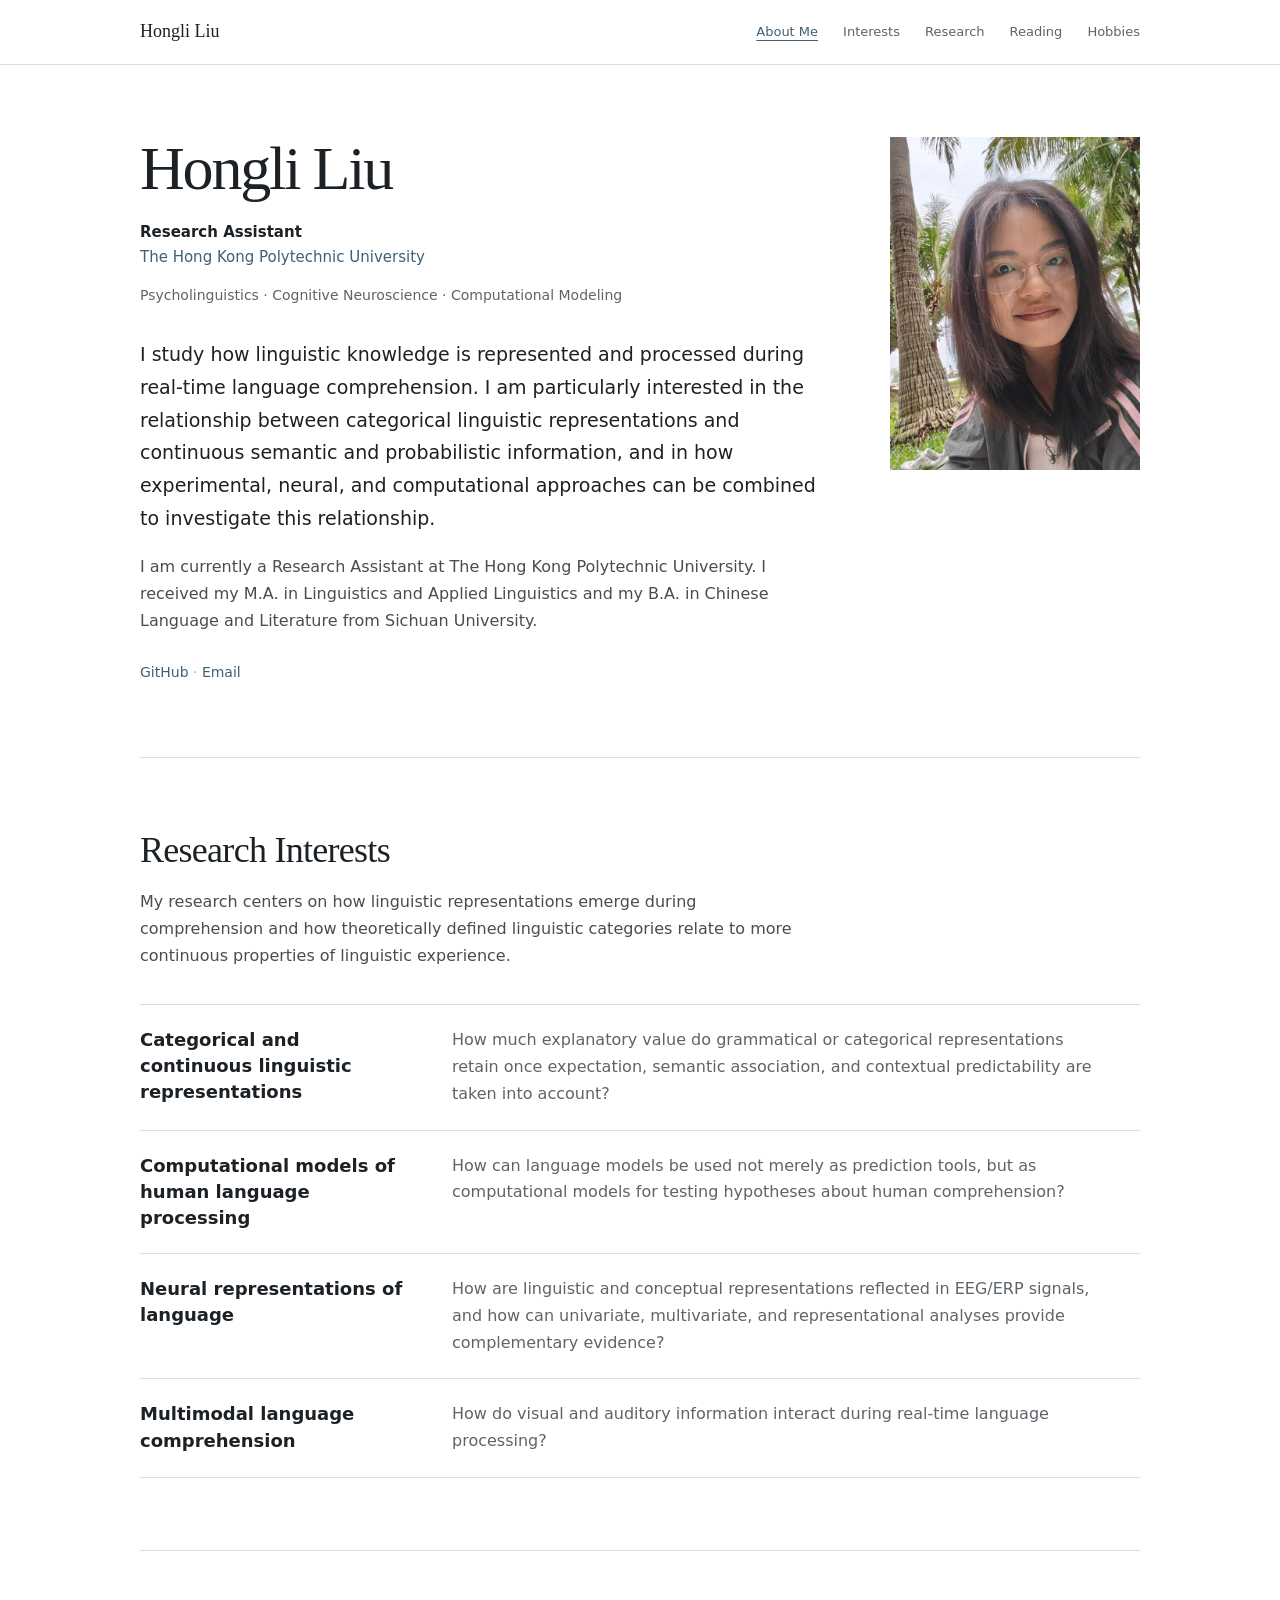
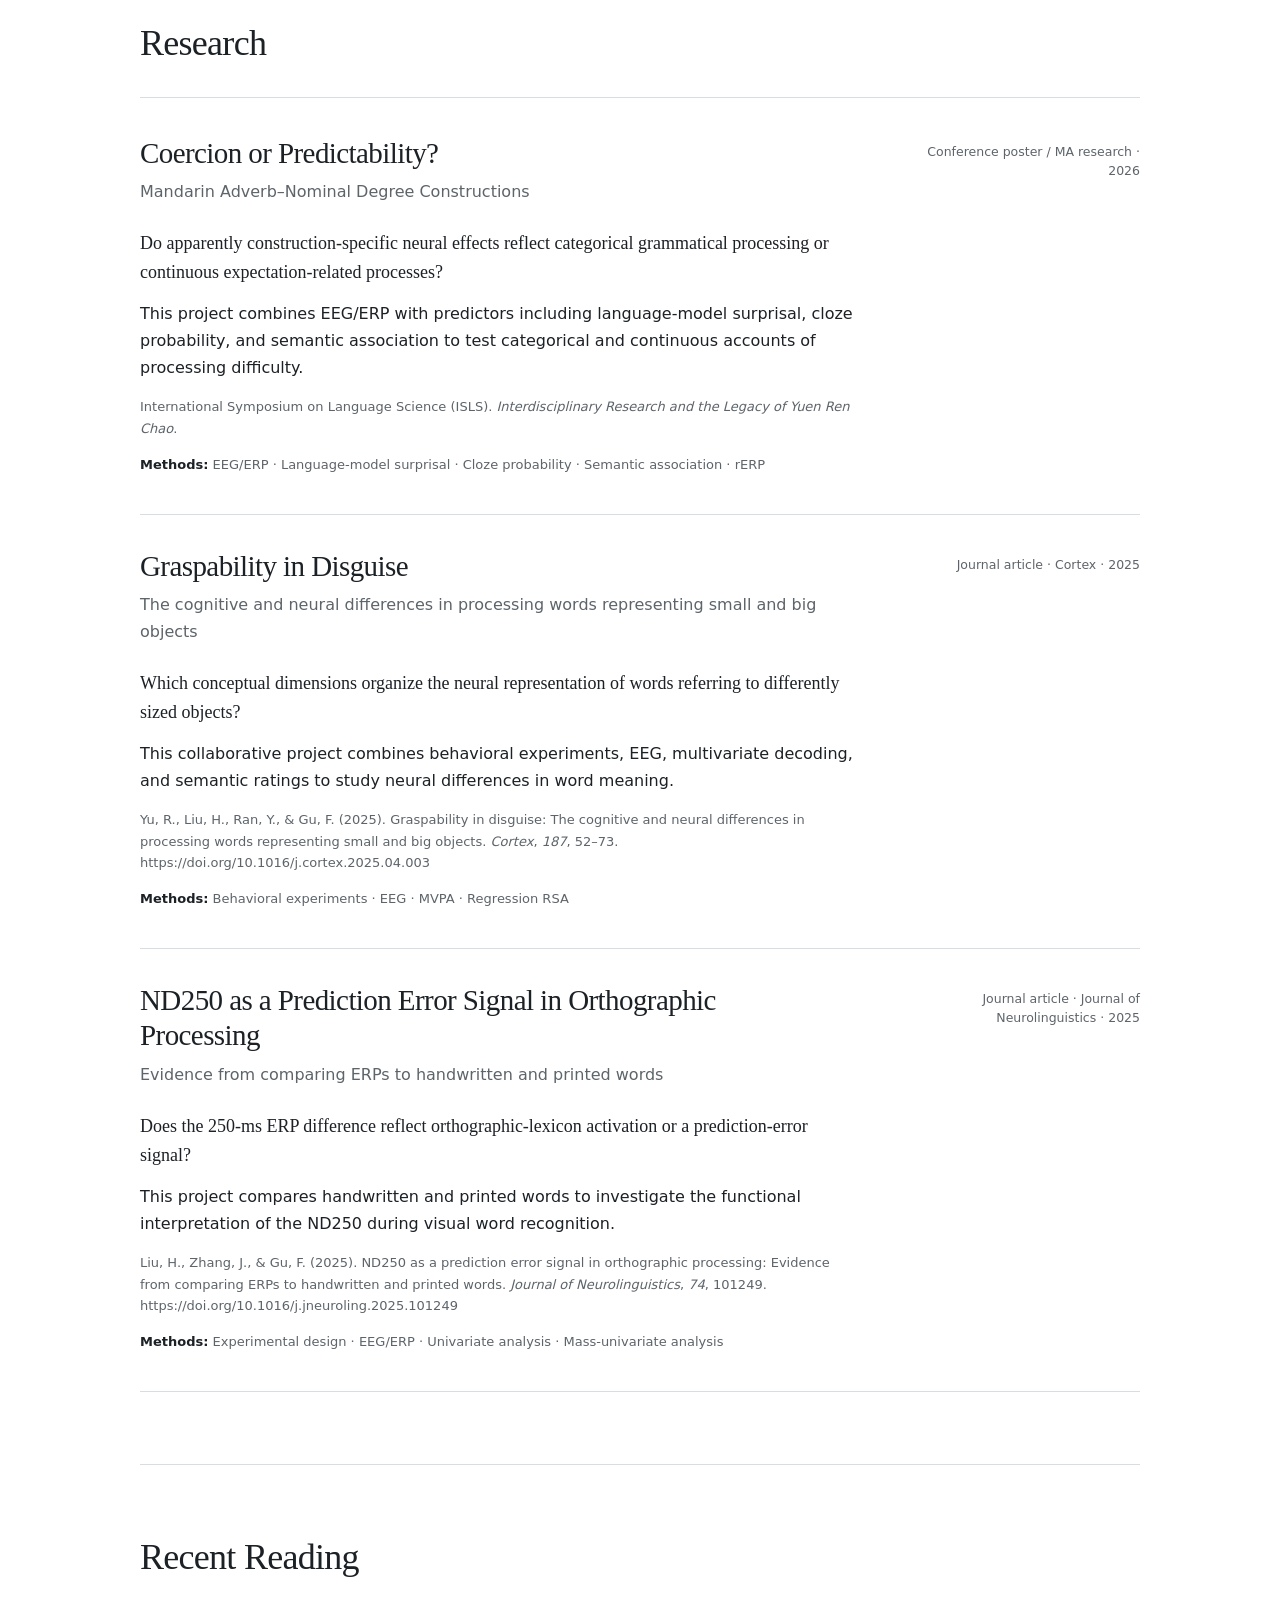
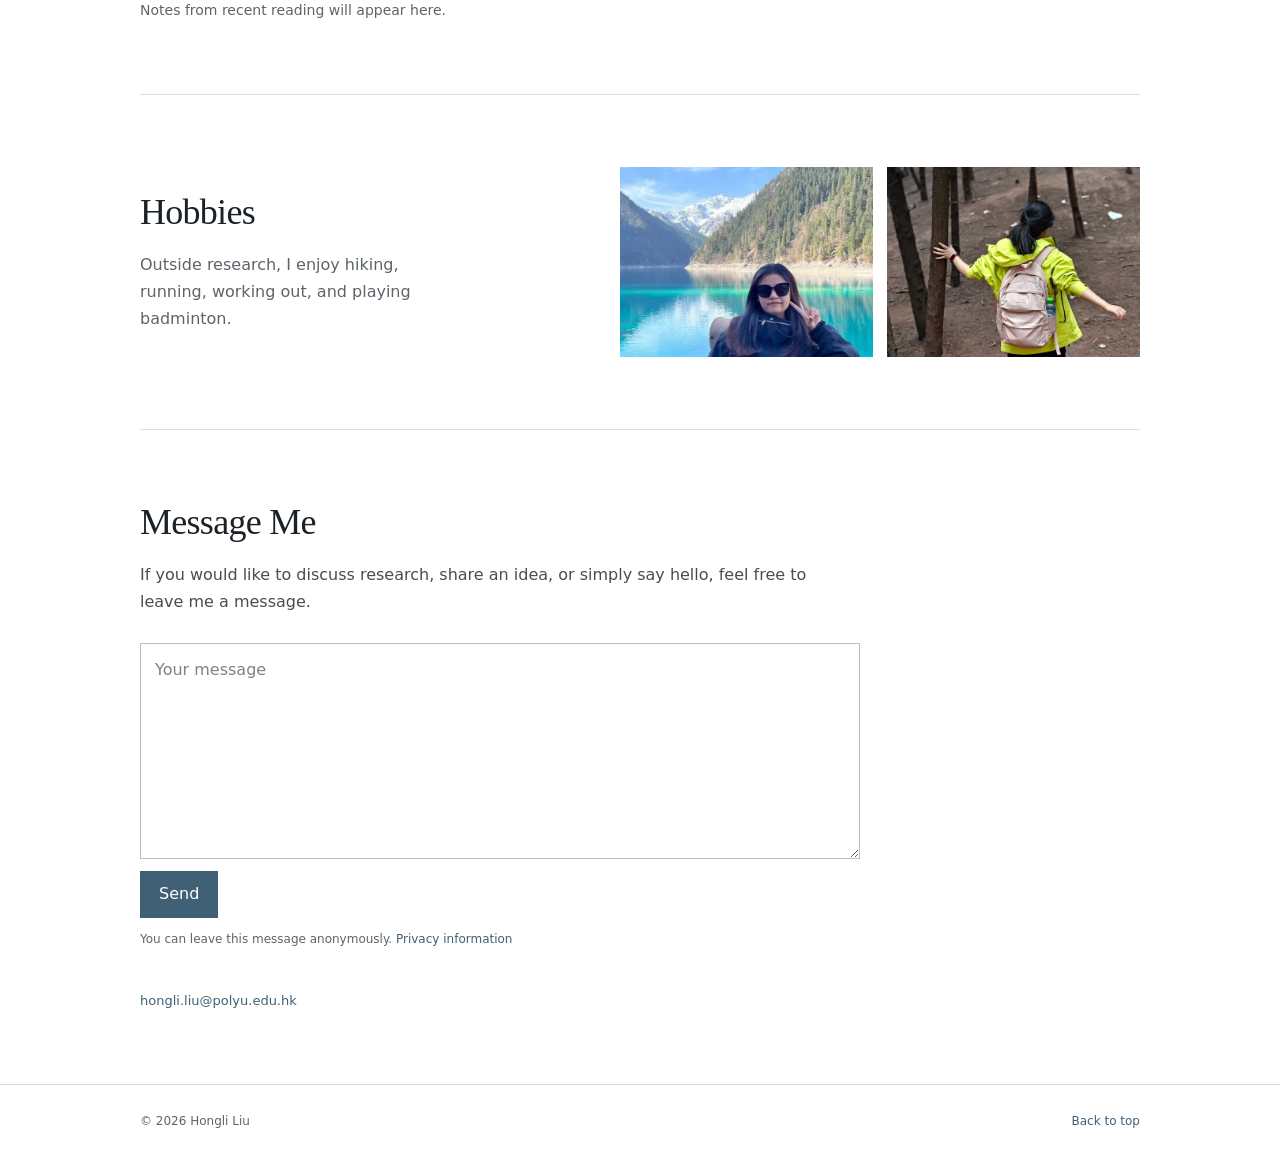
==== index.html @ c63bd3fe "Use a white background and blue-gray accent" ====
<!doctype html>
<html lang="en">
<head>
  <meta charset="utf-8"><meta name="viewport" content="width=device-width,initial-scale=1">
  <title>Hongli Liu | Psycholinguistics &amp; Cognitive Neuroscience</title>
  <meta name="description" content="Hongli Liu studies language comprehension through psycholinguistics, cognitive neuroscience, and computational modeling."><meta name="author" content="Hongli Liu">
  <meta name="theme-color" content="#ffffff"><meta name="referrer" content="strict-origin-when-cross-origin">
  <link rel="canonical" href="https://liuhongli775.github.io/"><meta property="og:type" content="profile">
  <meta property="og:title" content="Hongli Liu | Psycholinguistics &amp; Cognitive Neuroscience">
  <meta property="og:description" content="Hongli Liu studies language comprehension through psycholinguistics, cognitive neuroscience, and computational modeling."><meta property="og:url" content="https://liuhongli775.github.io/">
  <meta property="og:locale" content="en_US"><meta name="twitter:card" content="summary">
  <link rel="icon" type="image/svg+xml" href="./assets/favicon.svg?v=20260910-editorial-home-4">
  <link rel="stylesheet" href="./assets/main.css?v=20260910-editorial-home-4">
  <script defer src="./assets/main.js?v=20260910-editorial-home-4"></script><script type="application/ld+json">{"@context": "https://schema.org", "@type": "Person", "name": "Hongli Liu", "url": "https://liuhongli775.github.io", "image": "https://liuhongli775.github.io/assets/profile.jpg", "jobTitle": "Research Assistant", "worksFor": {"@type": "Organization", "name": "The Hong Kong Polytechnic University", "url": "https://www.polyu.edu.hk/"}, "sameAs": ["https://github.com/liuhongli775"], "knowsAbout": ["Categorical and continuous linguistic representations", "Computational models of human language processing", "Neural representations of language", "Multimodal language comprehension"]}</script>
</head>
<body id="top">
  <a class="skip-link" href="#main">Skip to content</a>
  <header class="top-nav"><div class="site-width nav-inner">
    <a class="wordmark" href="#top">Hongli Liu</a>
    <nav aria-label="Main navigation"><a href="#about">About Me</a><a href="#interests">Interests</a><a href="#research">Research</a><a href="#reading">Reading</a><a href="#hobbies">Hobbies</a></nav>
  </div></header>

  <main id="main">
    <section class="about site-width" id="about" aria-labelledby="about-heading">
      <div class="about-copy">
        <h1 id="about-heading">Hongli Liu</h1>
        <p class="position"><span>Research Assistant</span><br><a href="https://www.polyu.edu.hk/" target="_blank" rel="noopener noreferrer">The Hong Kong Polytechnic University</a></p>
        <p class="identity-line">Psycholinguistics · Cognitive Neuroscience · Computational Modeling</p>
        <p class="research-intro">I study how linguistic knowledge is represented and processed during real-time language comprehension. I am particularly interested in the relationship between categorical linguistic representations and continuous semantic and probabilistic information, and in how experimental, neural, and computational approaches can be combined to investigate this relationship.</p>
        <p class="background">I am currently a Research Assistant at The Hong Kong Polytechnic University. I received my M.A. in Linguistics and Applied Linguistics and my B.A. in Chinese Language and Literature from Sichuan University.</p>
        <p class="about-links"><a href="https://github.com/liuhongli775" target="_blank" rel="noopener noreferrer">GitHub</a> <span aria-hidden="true">·</span> <a href="mailto:hongli.liu@polyu.edu.hk">Email</a></p>
      </div>
      <figure class="about-portrait"><img src="./assets/profile.jpg?v=20260910-editorial-home-4" alt="Portrait of Hongli Liu outdoors" width="1280" height="1703"></figure>
    </section>

    <section class="section site-width" id="interests" aria-labelledby="interests-heading">
      <h2 id="interests-heading">Research Interests</h2>
      <p class="section-intro">My research centers on how linguistic representations emerge during comprehension and how theoretically defined linguistic categories relate to more continuous properties of linguistic experience.</p>
      <div class="interest-list"><article class="interest-entry">
      <h3>Categorical and continuous linguistic representations</h3>
      <p>How much explanatory value do grammatical or categorical representations retain once expectation, semantic association, and contextual predictability are taken into account?</p>
    </article><article class="interest-entry">
      <h3>Computational models of human language processing</h3>
      <p>How can language models be used not merely as prediction tools, but as computational models for testing hypotheses about human comprehension?</p>
    </article><article class="interest-entry">
      <h3>Neural representations of language</h3>
      <p>How are linguistic and conceptual representations reflected in EEG/ERP signals, and how can univariate, multivariate, and representational analyses provide complementary evidence?</p>
    </article><article class="interest-entry">
      <h3>Multimodal language comprehension</h3>
      <p>How do visual and auditory information interact during real-time language processing?</p>
    </article></div>
    </section>

    <section class="section site-width" id="research" aria-labelledby="research-heading">
      <h2 id="research-heading">Research</h2>
      <div class="research-list"><article class="research-entry">
      <header class="research-header">
        <div><h3>Coercion or Predictability?</h3><p class="research-subtitle">Mandarin Adverb–Nominal Degree Constructions</p></div>
        <p class="research-meta">Conference poster / MA research · 2026</p>
      </header>
      <div class="research-body">
        <p class="research-question">Do apparently construction-specific neural effects reflect categorical grammatical processing or continuous expectation-related processes?</p>
        <p>This project combines EEG/ERP with predictors including language-model surprisal, cloze probability, and semantic association to test categorical and continuous accounts of processing difficulty.</p>
        <p class="research-citation">International Symposium on Language Science (ISLS). <em>Interdisciplinary Research and the Legacy of Yuen Ren Chao</em>.</p>
        <p class="research-methods"><span>Methods:</span> EEG/ERP · Language-model surprisal · Cloze probability · Semantic association · rERP</p>
      </div>
    </article><article class="research-entry">
      <header class="research-header">
        <div><h3><a class="research-title-link" href="https://doi.org/10.1016/j.cortex.2025.04.003" target="_blank" rel="noopener noreferrer">Graspability in Disguise</a></h3><p class="research-subtitle">The cognitive and neural differences in processing words representing small and big objects</p></div>
        <p class="research-meta">Journal article · Cortex · 2025</p>
      </header>
      <div class="research-body">
        <p class="research-question">Which conceptual dimensions organize the neural representation of words referring to differently sized objects?</p>
        <p>This collaborative project combines behavioral experiments, EEG, multivariate decoding, and semantic ratings to study neural differences in word meaning.</p>
        <p class="research-citation">Yu, R., Liu, H., Ran, Y., &amp; Gu, F. (2025). Graspability in disguise: The cognitive and neural differences in processing words representing small and big objects. <em>Cortex</em>, <em>187</em>, 52–73. https://doi.org/10.1016/j.cortex.2025.04.003</p>
        <p class="research-methods"><span>Methods:</span> Behavioral experiments · EEG · MVPA · Regression RSA</p>
      </div>
    </article><article class="research-entry">
      <header class="research-header">
        <div><h3><a class="research-title-link" href="https://doi.org/10.1016/j.jneuroling.2025.101249" target="_blank" rel="noopener noreferrer">ND250 as a Prediction Error Signal in Orthographic Processing</a></h3><p class="research-subtitle">Evidence from comparing ERPs to handwritten and printed words</p></div>
        <p class="research-meta">Journal article · Journal of Neurolinguistics · 2025</p>
      </header>
      <div class="research-body">
        <p class="research-question">Does the 250-ms ERP difference reflect orthographic-lexicon activation or a prediction-error signal?</p>
        <p>This project compares handwritten and printed words to investigate the functional interpretation of the ND250 during visual word recognition.</p>
        <p class="research-citation">Liu, H., Zhang, J., &amp; Gu, F. (2025). ND250 as a prediction error signal in orthographic processing: Evidence from comparing ERPs to handwritten and printed words. <em>Journal of Neurolinguistics</em>, <em>74</em>, 101249. https://doi.org/10.1016/j.jneuroling.2025.101249</p>
        <p class="research-methods"><span>Methods:</span> Experimental design · EEG/ERP · Univariate analysis · Mass-univariate analysis</p>
      </div>
    </article></div>
    </section>

    <section class="section site-width" id="reading" aria-labelledby="reading-heading">
      <h2 id="reading-heading">Recent Reading</h2>
      <p class="reading-empty">Notes from recent reading will appear here.</p>
    </section>

    <section class="section hobbies-section site-width" id="hobbies" aria-labelledby="hobbies-heading">
      <div class="hobbies-layout">
        <div><h2 id="hobbies-heading">Hobbies</h2><p>Outside research, I enjoy hiking, running, working out, and playing badminton.</p></div>
        <div class="hobby-photos"><figure><img src="./assets/outdoors.jpg?v=20260910-editorial-home-4" alt="Hongli Liu beside a mountain lake" width="640" height="854"></figure><figure><img src="./assets/hiking-1.jpg?v=20260910-editorial-home-4" alt="Hongli Liu hiking on a wooded trail" width="1279" height="1706"></figure></div>
      </div>
    </section>

    <section class="section message-section site-width" id="message" aria-labelledby="message-heading">
      <h2 id="message-heading">Message Me</h2>
      <p class="section-intro">If you would like to discuss research, share an idea, or simply say hello, feel free to leave me a message.</p>
      <form class="message-form" data-message-form action="https://formsubmit.co/hongli.liu@polyu.edu.hk" method="post">
        <input type="hidden" name="_subject" value="Message from academic homepage">
        <input type="hidden" name="_next" value="https://liuhongli775.github.io/?message=sent#message">
        <input type="hidden" name="_url" value="https://liuhongli775.github.io/#message">
        <label class="form-honey" aria-hidden="true">Leave this field empty<input type="text" name="_honey" tabindex="-1" autocomplete="off"></label>
        <label class="sr-only" for="message-text">Message</label><textarea id="message-text" name="message" rows="7" required maxlength="2000" placeholder="Your message"></textarea>
        <div class="form-actions"><button type="submit">Send</button></div>
        <p class="form-note">You can leave this message anonymously. <a href="https://formsubmit.co/privacy.pdf" target="_blank" rel="noopener noreferrer">Privacy information</a></p>
        <p class="message-status" data-message-status role="status" aria-live="polite"></p>
      </form>
      <p class="message-email"><a href="mailto:hongli.liu@polyu.edu.hk">hongli.liu@polyu.edu.hk</a></p>
    </section>
  </main>

  <footer class="site-footer"><div class="site-width"><p>© 2026 Hongli Liu</p><a href="#top">Back to top</a></div></footer>
</body>
</html>
---- assets/main.css ----
:root {
  --paper: #ffffff;
  --surface: #ffffff;
  --ink: #1c2126;
  --muted: #5d646a;
  --accent: #3f6075;
  --accent-dark: #2f4b5e;
  --line: #d8dde1;
  --serif: Georgia, "Times New Roman", serif;
  --sans: "Segoe UI", system-ui, -apple-system, BlinkMacSystemFont, Arial, sans-serif;
}

* { box-sizing: border-box; }
html { scroll-behavior: smooth; scroll-padding-top: 78px; }
body {
  margin: 0;
  background: var(--paper);
  color: var(--ink);
  font: 16px/1.68 var(--sans);
  -webkit-font-smoothing: antialiased;
}
h1, h2, h3, p, figure { margin: 0; }
h1, h2, h3 { font-family: var(--serif); font-weight: 400; }
a { color: var(--accent); text-decoration: none; }
a:hover { text-decoration: underline; text-underline-offset: 3px; }
a:focus-visible, button:focus-visible, textarea:focus-visible {
  outline: 2px solid var(--accent);
  outline-offset: 3px;
}
button, textarea { font: inherit; }
button { cursor: pointer; }
::selection { background: #dce7ed; }

.site-width { width: min(1000px, calc(100% - 64px)); margin-inline: auto; }
.sr-only {
  position: absolute;
  width: 1px;
  height: 1px;
  padding: 0;
  margin: -1px;
  overflow: hidden;
  clip-path: inset(50%);
  white-space: nowrap;
  border: 0;
}
.skip-link {
  position: fixed;
  top: 10px;
  left: 14px;
  z-index: 100;
  width: 1px;
  height: 1px;
  padding: 0;
  overflow: hidden;
  clip-path: inset(50%);
  color: white;
  background: var(--accent);
}
.skip-link:focus { width: auto; height: auto; padding: 8px 12px; overflow: visible; clip-path: none; }

.top-nav {
  position: sticky;
  top: 0;
  z-index: 30;
  background: rgba(255, 255, 255, .97);
  border-bottom: 1px solid var(--line);
}
.nav-inner {
  min-height: 64px;
  display: flex;
  align-items: center;
  justify-content: space-between;
  gap: 34px;
}
.wordmark {
  color: var(--ink);
  font: 18px/1.2 var(--serif);
  white-space: nowrap;
}
.wordmark:hover { color: var(--accent); text-decoration: none; }
.top-nav nav { display: flex; align-items: center; gap: 25px; }
.top-nav nav a {
  color: var(--muted);
  font-size: 13px;
  white-space: nowrap;
}
.top-nav nav a:hover, .top-nav nav a[aria-current] { color: var(--accent); }
.top-nav nav a[aria-current] { text-decoration: underline; text-underline-offset: 4px; }

.about {
  display: grid;
  grid-template-columns: minmax(0, 1fr) 250px;
  gap: 70px;
  align-items: start;
  padding: 72px 0;
}
.about-copy { max-width: 700px; }
.about h1 {
  font-size: clamp(52px, 5.2vw, 62px);
  line-height: 1.02;
  letter-spacing: -.035em;
}
.position { margin-top: 20px; font-size: 15px; line-height: 1.62; }
.position span { font-weight: 650; }
.identity-line { margin-top: 15px; color: var(--muted); font-size: 14px; }
.research-intro { max-width: 680px; margin-top: 31px; font-size: 19px; line-height: 1.72; }
.background { max-width: 680px; margin-top: 20px; color: #474d52; }
.about-links { margin-top: 26px; font-size: 14px; }
.about-links span { color: #a6abb0; }
.about-portrait { width: 100%; }
.about-portrait img {
  display: block;
  width: 100%;
  height: auto;
  aspect-ratio: 3 / 4;
  object-fit: cover;
}

.section {
  padding: 72px 0;
  border-top: 1px solid var(--line);
  scroll-margin-top: 78px;
}
.section h2 {
  font-size: 36px;
  line-height: 1.16;
  letter-spacing: -.02em;
}
.section-intro { max-width: 680px; margin-top: 18px; color: #474d52; }

.interest-list { margin-top: 34px; border-top: 1px solid var(--line); }
.interest-entry {
  display: grid;
  grid-template-columns: 270px minmax(0, 1fr);
  gap: 42px;
  padding: 22px 0;
  border-bottom: 1px solid var(--line);
}
.interest-entry h3 { font: 600 18px/1.45 var(--sans); }
.interest-entry p { max-width: 650px; color: var(--muted); }

.research-list { margin-top: 32px; border-top: 1px solid var(--line); }
.research-entry { padding: 34px 0 38px; border-bottom: 1px solid var(--line); }
.research-entry:first-child { padding-top: 38px; }
.research-header {
  display: grid;
  grid-template-columns: minmax(0, 1fr) 235px;
  gap: 36px;
  align-items: start;
}
.research-header h3 {
  max-width: 700px;
  font-size: 29px;
  line-height: 1.22;
  letter-spacing: -.02em;
}
.research-subtitle { max-width: 700px; margin-top: 8px; color: var(--muted); font-size: 16px; }
.research-meta {
  padding-top: 7px;
  color: var(--muted);
  font-size: 12.5px;
  line-height: 1.5;
  text-align: right;
}
.research-body { max-width: 720px; margin-top: 23px; }
.research-body > p + p { margin-top: 14px; }
.research-question { font: 18px/1.62 var(--serif); }
.research-citation { color: var(--muted); font-size: 13px; }
.research-methods { color: var(--muted); font-size: 13px; }
.research-methods span { color: var(--ink); font-weight: 650; }
.research-title-link { color: var(--ink); }
.research-title-link:hover { color: var(--accent); }

.reading-empty { margin-top: 20px; color: var(--muted); font-size: 14px; }
.reading-entry { padding: 22px 0; border-bottom: 1px solid var(--line); }
.reading-entry h3 { max-width: 720px; font-size: 21px; line-height: 1.35; }
.reading-entry h3 a { color: var(--ink); }
.reading-meta { margin-top: 7px; color: var(--muted); font-size: 13px; }
.reading-entry > p:last-child { max-width: 680px; margin-top: 11px; font-size: 14px; }
.reading-entry > p:last-child span { font-weight: 650; }

.hobbies-layout {
  display: grid;
  grid-template-columns: 330px minmax(0, 1fr);
  gap: 70px;
  align-items: center;
}
.hobbies-layout p { margin-top: 18px; color: var(--muted); }
.hobby-photos {
  display: grid;
  grid-template-columns: repeat(2, minmax(0, 1fr));
  gap: 14px;
  width: 100%;
  max-width: 520px;
  margin-left: auto;
}
.hobby-photos figure { overflow: hidden; }
.hobby-photos img {
  display: block;
  width: 100%;
  height: auto;
  aspect-ratio: 4 / 3;
  object-fit: cover;
}

.form-honey {
  position: absolute !important;
  width: 1px;
  height: 1px;
  padding: 0;
  margin: -1px;
  overflow: hidden;
  clip-path: inset(50%);
  white-space: nowrap;
  border: 0;
}

.message-form { max-width: 720px; margin-top: 27px; }
.message-form textarea {
  display: block;
  width: 100%;
  min-height: 158px;
  resize: vertical;
  padding: 13px 14px;
  border: 1px solid #b9c0c5;
  border-radius: 0;
  background: var(--surface);
  color: var(--ink);
}
.message-form textarea::placeholder { color: #7b8389; }
.form-actions { margin-top: 12px; }
.form-actions button {
  padding: 9px 18px;
  border: 1px solid var(--accent);
  border-radius: 0;
  background: var(--accent);
  color: white;
}
.form-actions button:hover { background: var(--accent-dark); }
.form-actions button:disabled { cursor: wait; opacity: .7; }
.form-note { margin-top: 11px; color: var(--muted); font-size: 12px; }
.message-status { min-height: 18px; margin-top: 8px; color: var(--muted); font-size: 12.5px; }
.message-email { margin-top: 15px; font-size: 13px; }

.site-footer { border-top: 1px solid var(--line); }
.site-footer .site-width {
  min-height: 72px;
  display: flex;
  align-items: center;
  justify-content: space-between;
  gap: 24px;
  color: var(--muted);
  font-size: 12px;
}

@media (max-width: 820px) {
  .site-width { width: min(100% - 40px, 720px); }
  .nav-inner {
    min-height: 0;
    display: grid;
    grid-template-columns: 1fr;
    gap: 9px;
    padding: 13px 0 11px;
  }
  .top-nav nav {
    gap: 20px;
    overflow-x: auto;
    padding-bottom: 2px;
    scrollbar-width: none;
  }
  .top-nav nav::-webkit-scrollbar { display: none; }
  .about { grid-template-columns: minmax(0, 1fr) 205px; gap: 42px; padding: 56px 0; }
  .about h1 { font-size: 52px; }
  .interest-entry { grid-template-columns: 225px minmax(0, 1fr); gap: 30px; }
  .research-header { grid-template-columns: minmax(0, 1fr) 185px; gap: 26px; }
  .hobbies-layout { grid-template-columns: minmax(0, 1fr) minmax(0, 1fr); gap: 38px; }
}

@media (max-width: 620px) {
  .site-width { width: calc(100% - 32px); }
  .about { display: flex; flex-direction: column; gap: 30px; padding: 45px 0 54px; }
  .about h1 { font-size: 44px; }
  .identity-line { font-size: 13.5px; }
  .research-intro { margin-top: 27px; font-size: 18px; line-height: 1.68; }
  .about-portrait { width: min(100%, 300px); }
  .section { padding: 54px 0; }
  .section h2 { font-size: 31px; }
  .interest-list, .research-list { margin-top: 27px; }
  .interest-entry { grid-template-columns: 1fr; gap: 8px; padding: 18px 0; }
  .interest-entry h3 { font-size: 17px; }
  .research-entry, .research-entry:first-child { padding: 29px 0 31px; }
  .research-header { grid-template-columns: 1fr; gap: 11px; }
  .research-header h3 { font-size: 25px; }
  .research-subtitle { font-size: 15px; }
  .research-meta { padding-top: 0; text-align: left; }
  .research-body { margin-top: 20px; }
  .hobbies-layout { grid-template-columns: 1fr; gap: 28px; }
  .hobby-photos { gap: 8px; margin-left: 0; }
  .message-form textarea { min-height: 145px; }
  .form-actions button { width: 100%; }
  .site-footer .site-width {
    min-height: 0;
    flex-direction: column;
    align-items: flex-start;
    gap: 6px;
    padding-block: 22px;
  }
}

@media (prefers-reduced-motion: reduce) {
  html { scroll-behavior: auto; }
}

@media print {
  @page { margin: 15mm; }
  body { background: white; color: #1c2126; font-size: 10pt; }
  .top-nav, .about-portrait, .about-links, .hobby-photos, .message-form, .site-footer { display: none !important; }
  .site-width { width: 100%; }
  .about { display: block; padding: 0 0 25px; }
  .about h1 { font-size: 32pt; }
  .section { padding: 28px 0; }
  .interest-entry, .research-entry, .reading-entry { break-inside: avoid; }
}
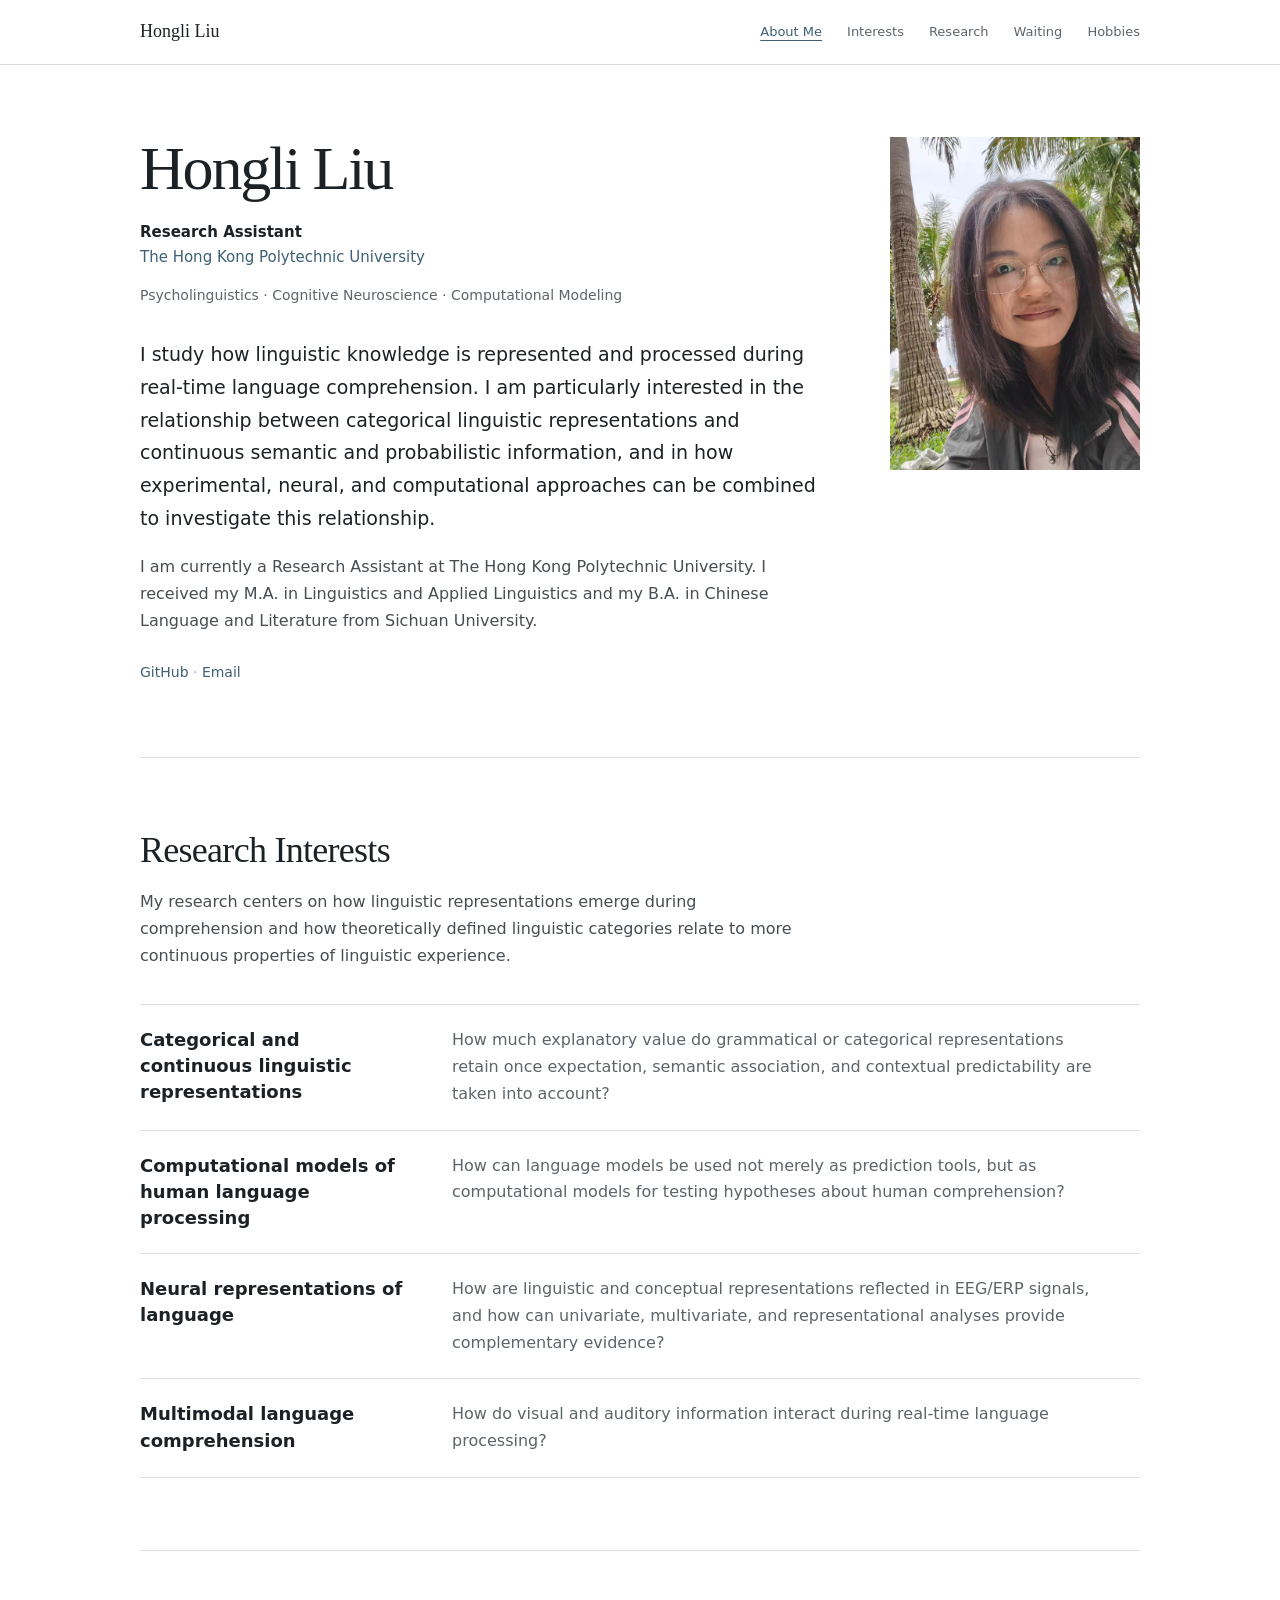
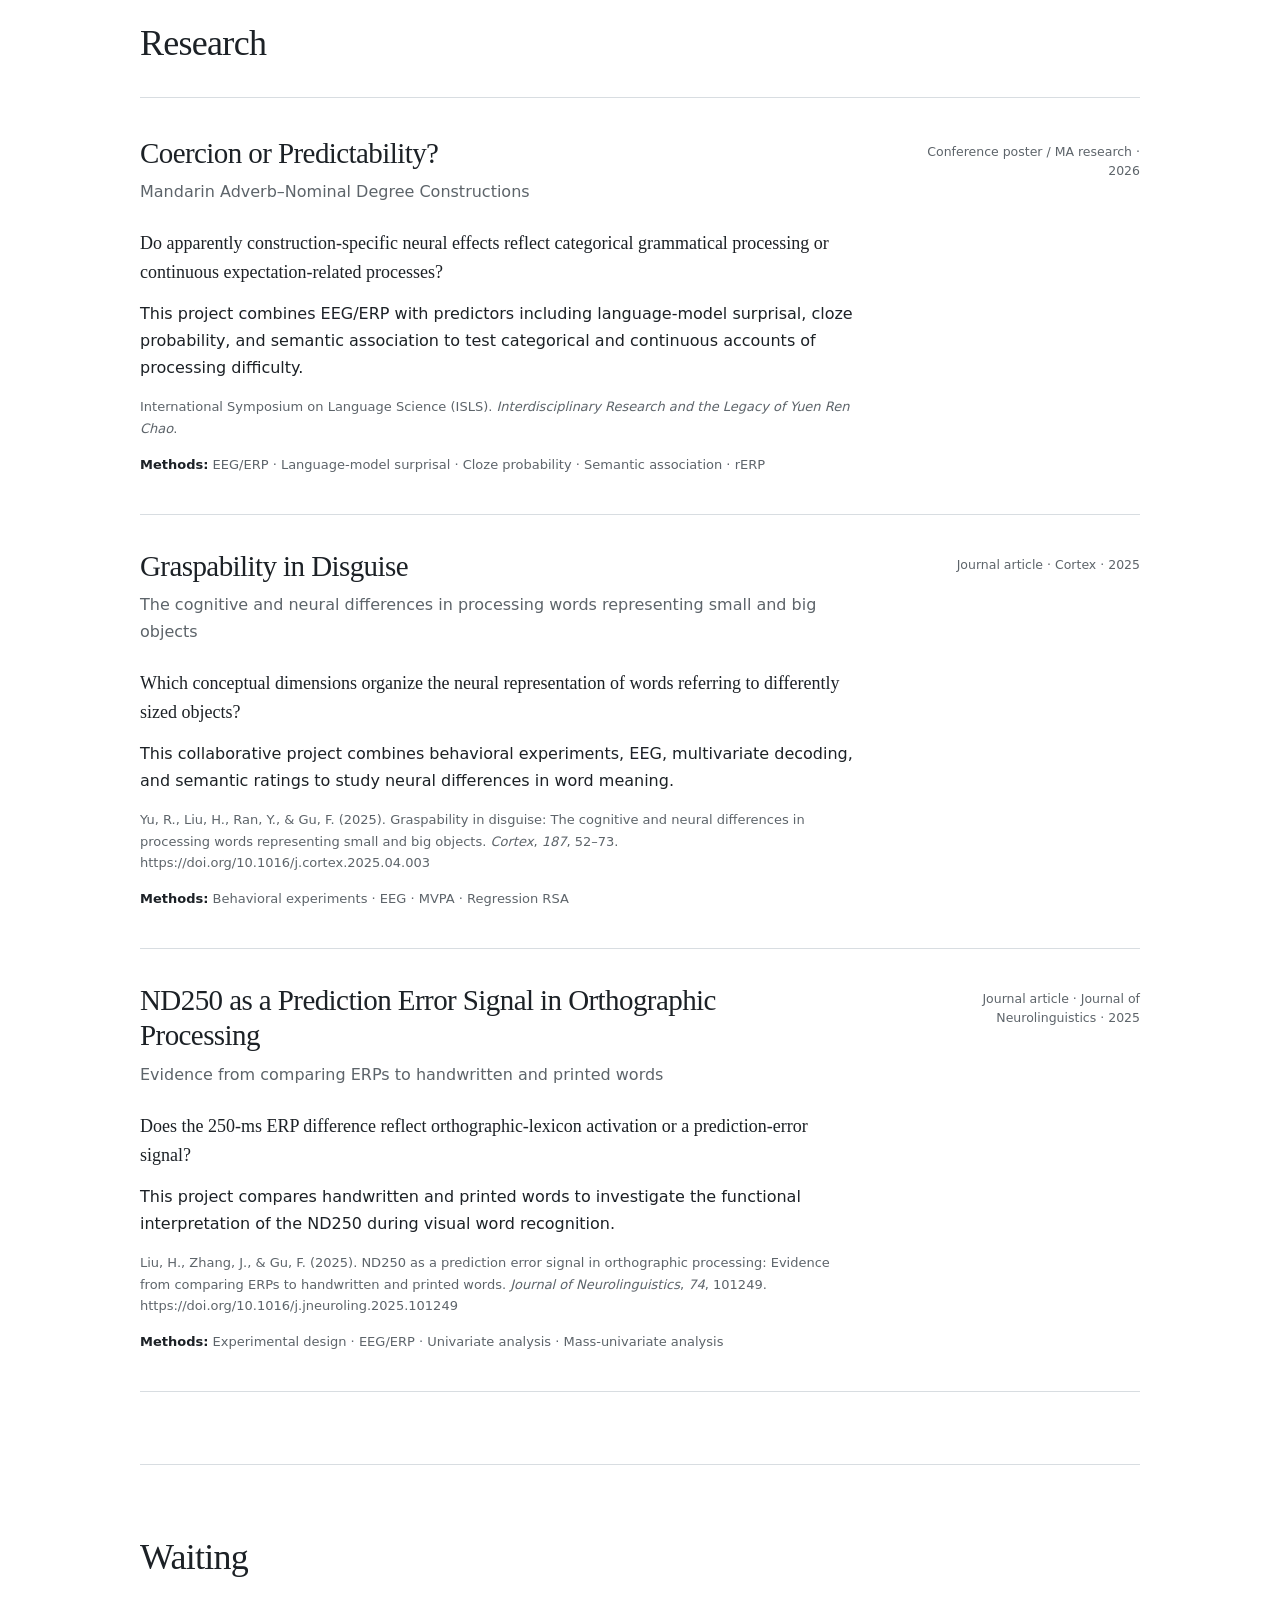
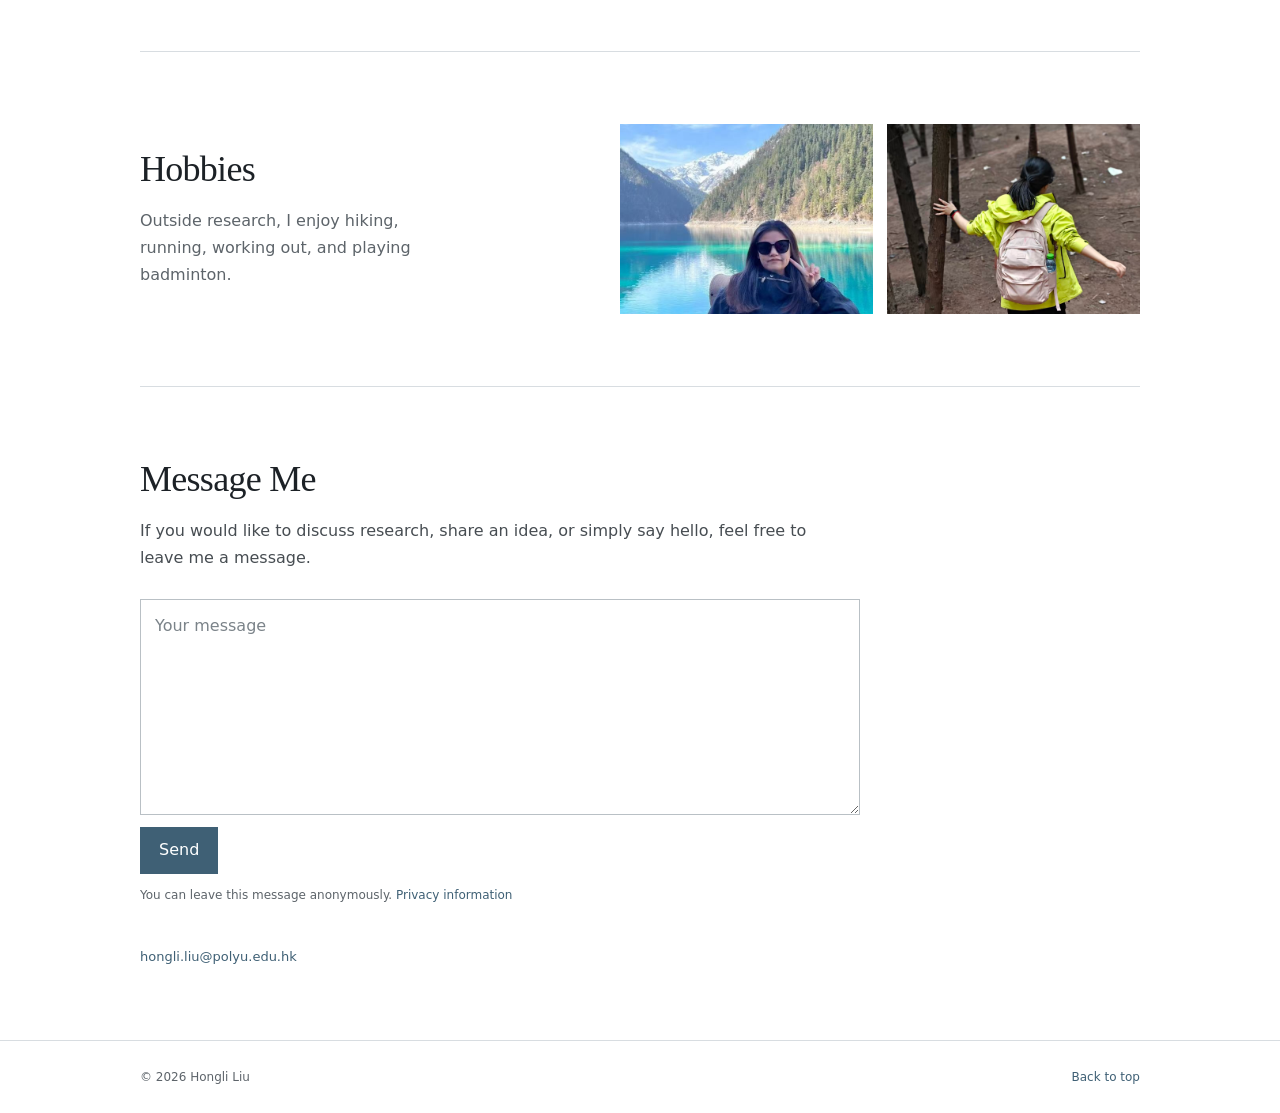
==== commit 2363ed12: "Rename Recent Reading section to Waiting" ====
--- a/index.html
+++ b/index.html
@@ -9,15 +9,15 @@
   <meta property="og:title" content="Hongli Liu | Psycholinguistics &amp; Cognitive Neuroscience">
   <meta property="og:description" content="Hongli Liu studies language comprehension through psycholinguistics, cognitive neuroscience, and computational modeling."><meta property="og:url" content="https://liuhongli775.github.io/">
   <meta property="og:locale" content="en_US"><meta name="twitter:card" content="summary">
-  <link rel="icon" type="image/svg+xml" href="./assets/favicon.svg?v=20260910-editorial-home-4">
-  <link rel="stylesheet" href="./assets/main.css?v=20260910-editorial-home-4">
-  <script defer src="./assets/main.js?v=20260910-editorial-home-4"></script><script type="application/ld+json">{"@context": "https://schema.org", "@type": "Person", "name": "Hongli Liu", "url": "https://liuhongli775.github.io", "image": "https://liuhongli775.github.io/assets/profile.jpg", "jobTitle": "Research Assistant", "worksFor": {"@type": "Organization", "name": "The Hong Kong Polytechnic University", "url": "https://www.polyu.edu.hk/"}, "sameAs": ["https://github.com/liuhongli775"], "knowsAbout": ["Categorical and continuous linguistic representations", "Computational models of human language processing", "Neural representations of language", "Multimodal language comprehension"]}</script>
+  <link rel="icon" type="image/svg+xml" href="./assets/favicon.svg?v=20260910-editorial-home-5">
+  <link rel="stylesheet" href="./assets/main.css?v=20260910-editorial-home-5">
+  <script defer src="./assets/main.js?v=20260910-editorial-home-5"></script><script type="application/ld+json">{"@context": "https://schema.org", "@type": "Person", "name": "Hongli Liu", "url": "https://liuhongli775.github.io", "image": "https://liuhongli775.github.io/assets/profile.jpg", "jobTitle": "Research Assistant", "worksFor": {"@type": "Organization", "name": "The Hong Kong Polytechnic University", "url": "https://www.polyu.edu.hk/"}, "sameAs": ["https://github.com/liuhongli775"], "knowsAbout": ["Categorical and continuous linguistic representations", "Computational models of human language processing", "Neural representations of language", "Multimodal language comprehension"]}</script>
 </head>
 <body id="top">
   <a class="skip-link" href="#main">Skip to content</a>
   <header class="top-nav"><div class="site-width nav-inner">
     <a class="wordmark" href="#top">Hongli Liu</a>
-    <nav aria-label="Main navigation"><a href="#about">About Me</a><a href="#interests">Interests</a><a href="#research">Research</a><a href="#reading">Reading</a><a href="#hobbies">Hobbies</a></nav>
+    <nav aria-label="Main navigation"><a href="#about">About Me</a><a href="#interests">Interests</a><a href="#research">Research</a><a href="#reading">Waiting</a><a href="#hobbies">Hobbies</a></nav>
   </div></header>
 
   <main id="main">
@@ -30,7 +30,7 @@
         <p class="background">I am currently a Research Assistant at The Hong Kong Polytechnic University. I received my M.A. in Linguistics and Applied Linguistics and my B.A. in Chinese Language and Literature from Sichuan University.</p>
         <p class="about-links"><a href="https://github.com/liuhongli775" target="_blank" rel="noopener noreferrer">GitHub</a> <span aria-hidden="true">·</span> <a href="mailto:hongli.liu@polyu.edu.hk">Email</a></p>
       </div>
-      <figure class="about-portrait"><img src="./assets/profile.jpg?v=20260910-editorial-home-4" alt="Portrait of Hongli Liu outdoors" width="1280" height="1703"></figure>
+      <figure class="about-portrait"><img src="./assets/profile.jpg?v=20260910-editorial-home-5" alt="Portrait of Hongli Liu outdoors" width="1280" height="1703"></figure>
     </section>
 
     <section class="section site-width" id="interests" aria-labelledby="interests-heading">
@@ -90,14 +90,14 @@
     </section>
 
     <section class="section site-width" id="reading" aria-labelledby="reading-heading">
-      <h2 id="reading-heading">Recent Reading</h2>
-      <p class="reading-empty">Notes from recent reading will appear here.</p>
+      <h2 id="reading-heading">Waiting</h2>
+
     </section>
 
     <section class="section hobbies-section site-width" id="hobbies" aria-labelledby="hobbies-heading">
       <div class="hobbies-layout">
         <div><h2 id="hobbies-heading">Hobbies</h2><p>Outside research, I enjoy hiking, running, working out, and playing badminton.</p></div>
-        <div class="hobby-photos"><figure><img src="./assets/outdoors.jpg?v=20260910-editorial-home-4" alt="Hongli Liu beside a mountain lake" width="640" height="854"></figure><figure><img src="./assets/hiking-1.jpg?v=20260910-editorial-home-4" alt="Hongli Liu hiking on a wooded trail" width="1279" height="1706"></figure></div>
+        <div class="hobby-photos"><figure><img src="./assets/outdoors.jpg?v=20260910-editorial-home-5" alt="Hongli Liu beside a mountain lake" width="640" height="854"></figure><figure><img src="./assets/hiking-1.jpg?v=20260910-editorial-home-5" alt="Hongli Liu hiking on a wooded trail" width="1279" height="1706"></figure></div>
       </div>
     </section>
 
--- a/assets/main.css
+++ b/assets/main.css
@@ -171,7 +171,6 @@
 .research-title-link { color: var(--ink); }
 .research-title-link:hover { color: var(--accent); }
 
-.reading-empty { margin-top: 20px; color: var(--muted); font-size: 14px; }
 .reading-entry { padding: 22px 0; border-bottom: 1px solid var(--line); }
 .reading-entry h3 { max-width: 720px; font-size: 21px; line-height: 1.35; }
 .reading-entry h3 a { color: var(--ink); }
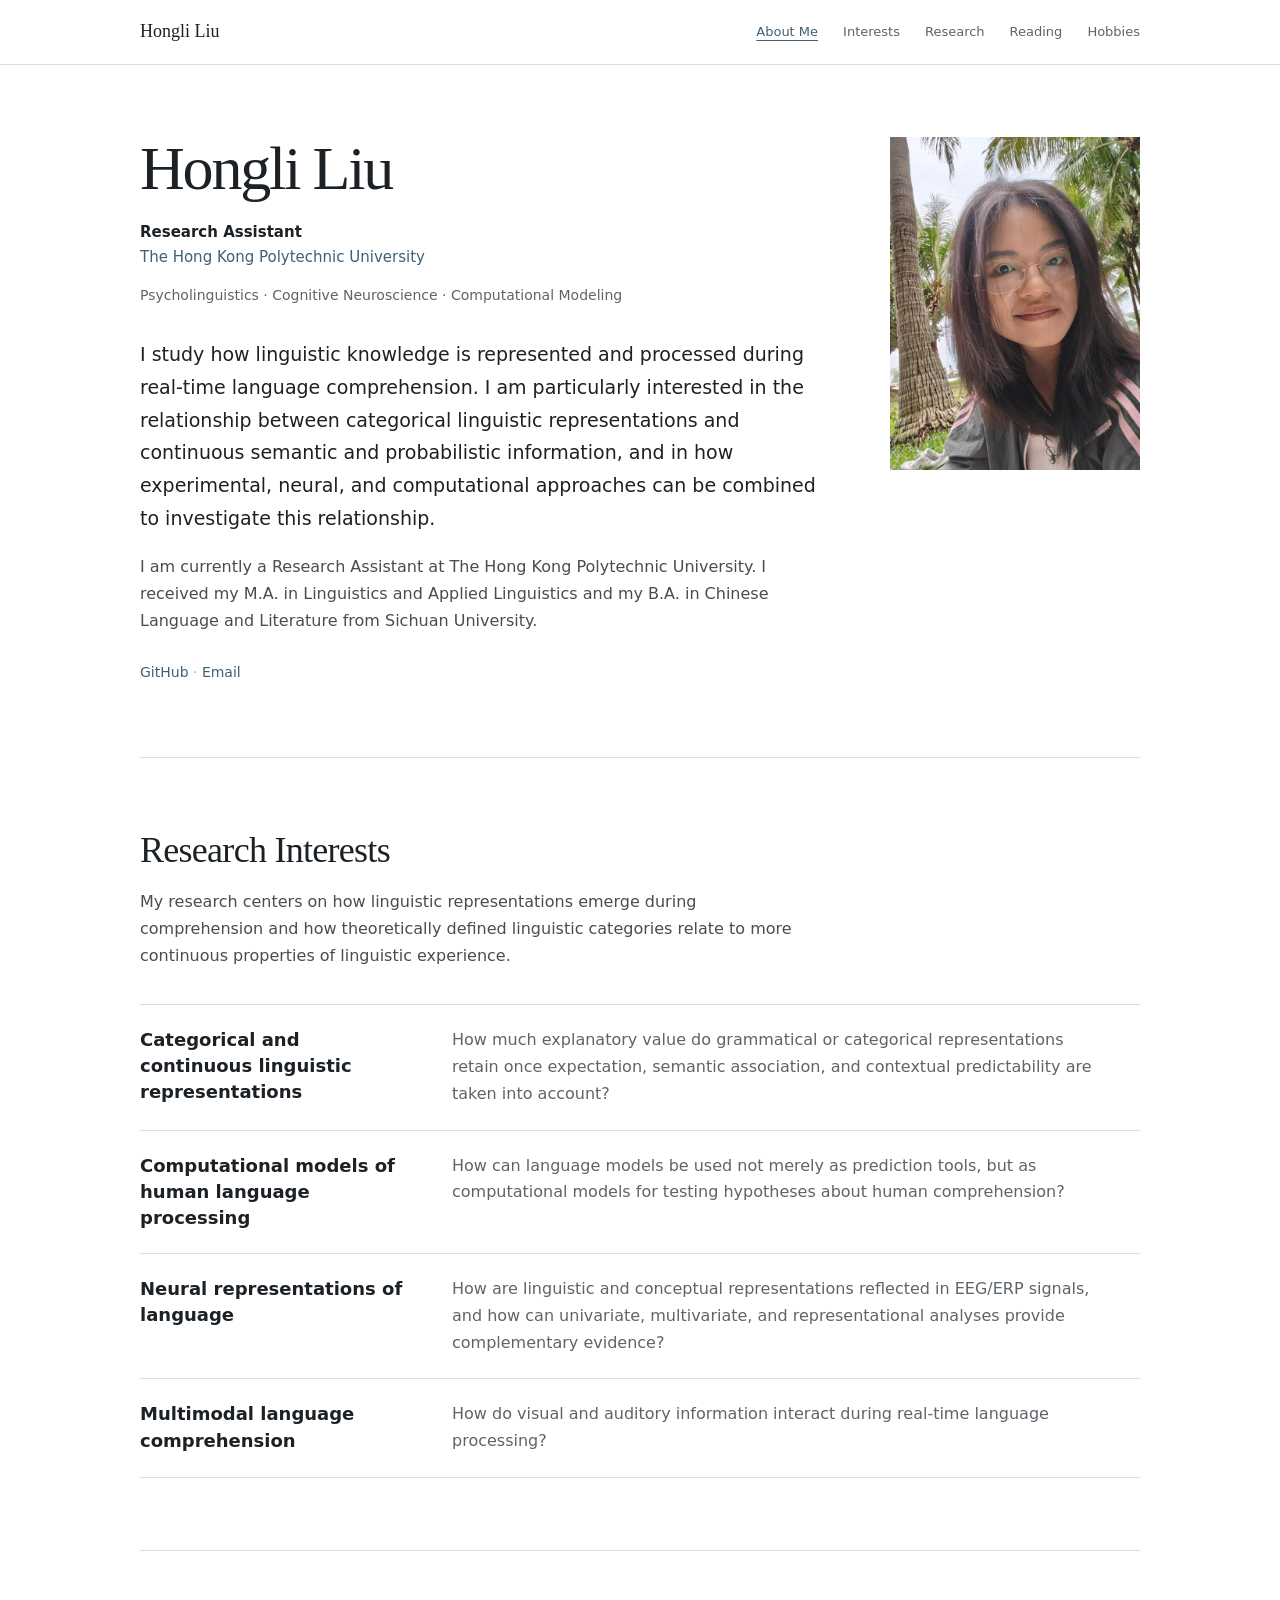
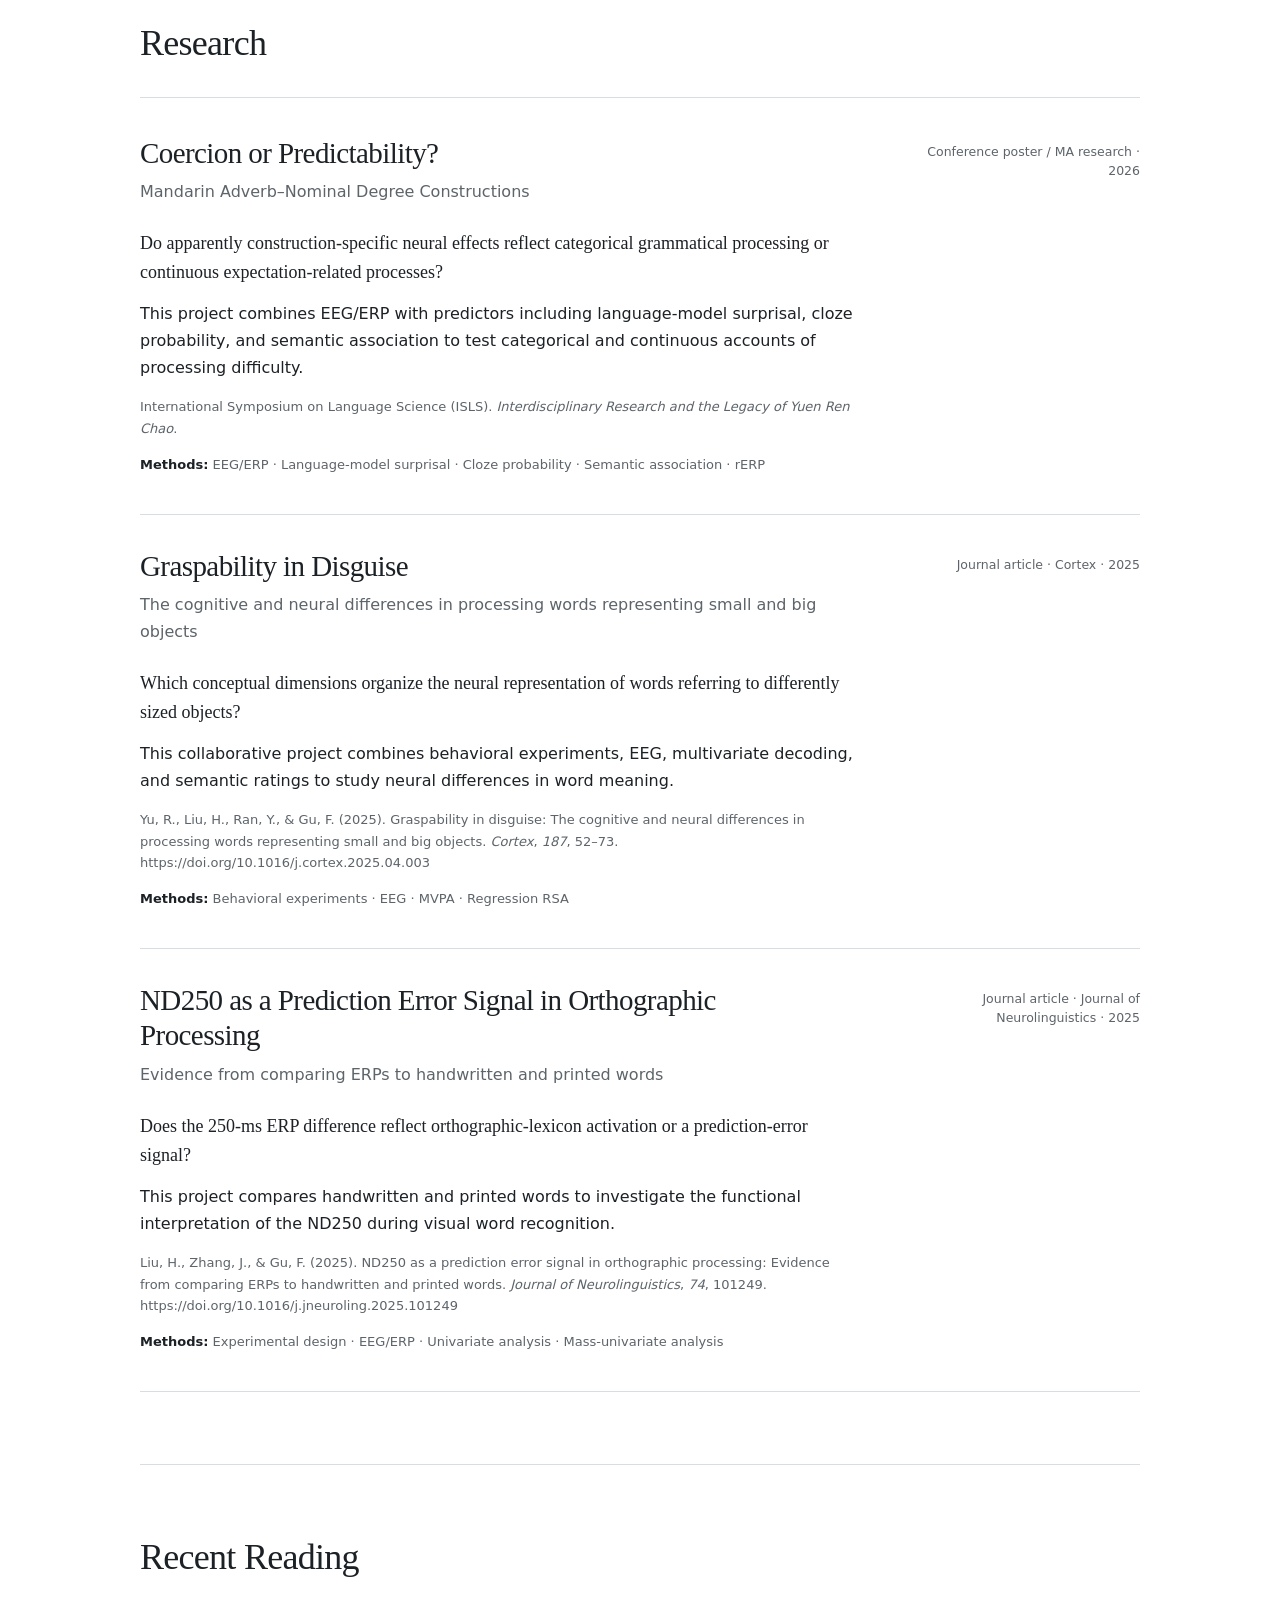
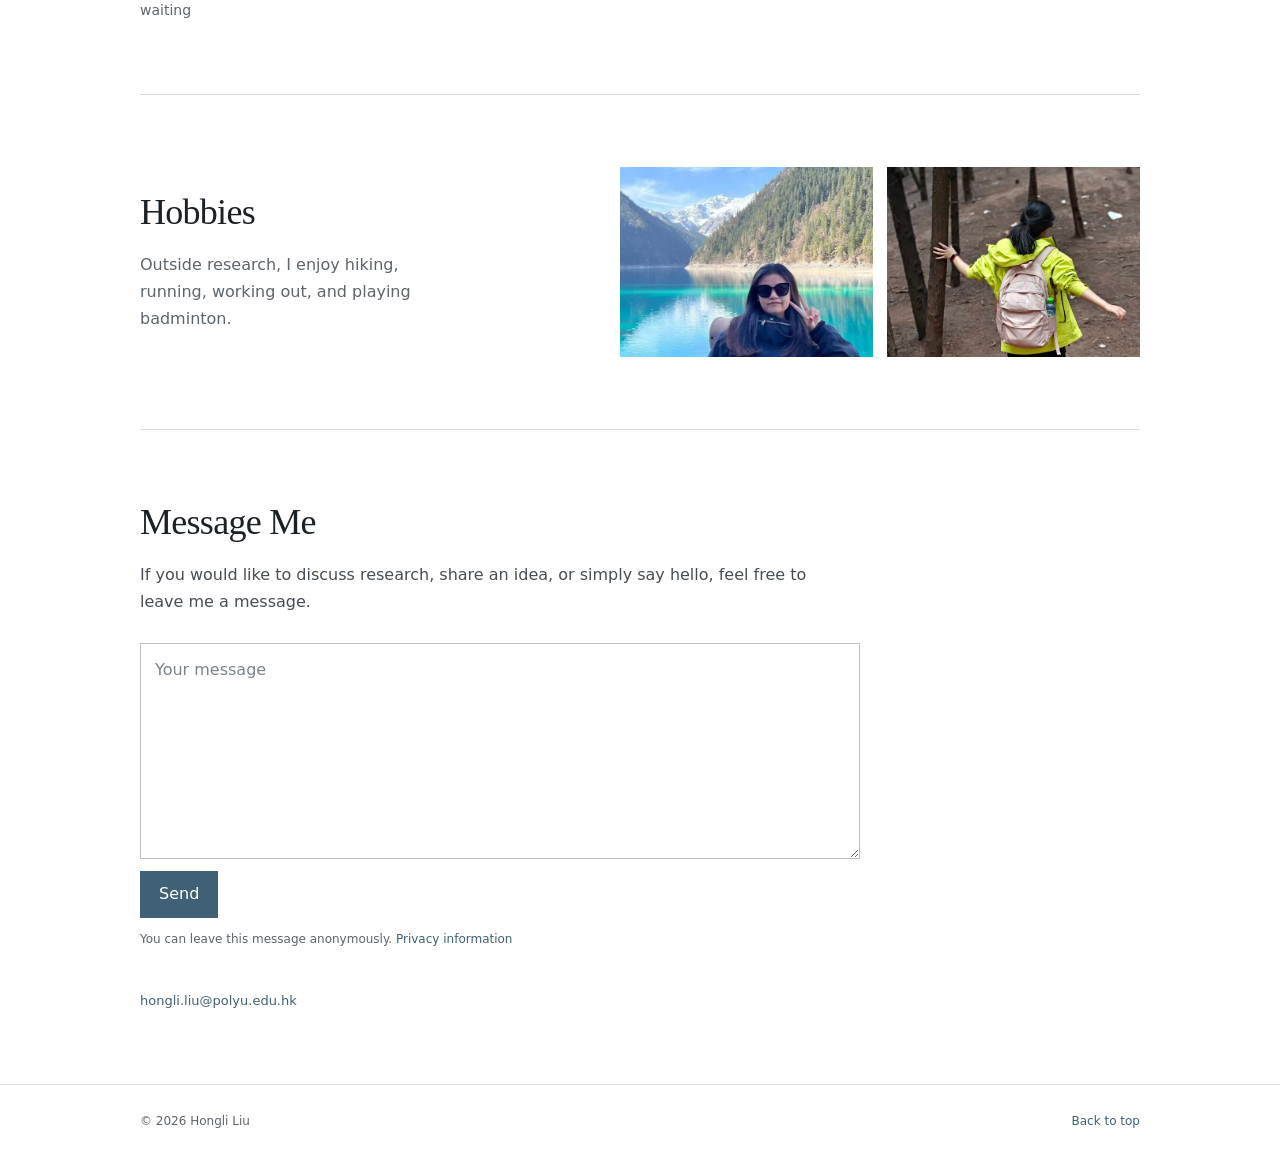
==== commit bf2e38f5: "Change reading placeholder to waiting" ====
--- a/index.html
+++ b/index.html
@@ -9,15 +9,15 @@
   <meta property="og:title" content="Hongli Liu | Psycholinguistics &amp; Cognitive Neuroscience">
   <meta property="og:description" content="Hongli Liu studies language comprehension through psycholinguistics, cognitive neuroscience, and computational modeling."><meta property="og:url" content="https://liuhongli775.github.io/">
   <meta property="og:locale" content="en_US"><meta name="twitter:card" content="summary">
-  <link rel="icon" type="image/svg+xml" href="./assets/favicon.svg?v=20260910-editorial-home-5">
-  <link rel="stylesheet" href="./assets/main.css?v=20260910-editorial-home-5">
-  <script defer src="./assets/main.js?v=20260910-editorial-home-5"></script><script type="application/ld+json">{"@context": "https://schema.org", "@type": "Person", "name": "Hongli Liu", "url": "https://liuhongli775.github.io", "image": "https://liuhongli775.github.io/assets/profile.jpg", "jobTitle": "Research Assistant", "worksFor": {"@type": "Organization", "name": "The Hong Kong Polytechnic University", "url": "https://www.polyu.edu.hk/"}, "sameAs": ["https://github.com/liuhongli775"], "knowsAbout": ["Categorical and continuous linguistic representations", "Computational models of human language processing", "Neural representations of language", "Multimodal language comprehension"]}</script>
+  <link rel="icon" type="image/svg+xml" href="./assets/favicon.svg?v=20260910-editorial-home-6">
+  <link rel="stylesheet" href="./assets/main.css?v=20260910-editorial-home-6">
+  <script defer src="./assets/main.js?v=20260910-editorial-home-6"></script><script type="application/ld+json">{"@context": "https://schema.org", "@type": "Person", "name": "Hongli Liu", "url": "https://liuhongli775.github.io", "image": "https://liuhongli775.github.io/assets/profile.jpg", "jobTitle": "Research Assistant", "worksFor": {"@type": "Organization", "name": "The Hong Kong Polytechnic University", "url": "https://www.polyu.edu.hk/"}, "sameAs": ["https://github.com/liuhongli775"], "knowsAbout": ["Categorical and continuous linguistic representations", "Computational models of human language processing", "Neural representations of language", "Multimodal language comprehension"]}</script>
 </head>
 <body id="top">
   <a class="skip-link" href="#main">Skip to content</a>
   <header class="top-nav"><div class="site-width nav-inner">
     <a class="wordmark" href="#top">Hongli Liu</a>
-    <nav aria-label="Main navigation"><a href="#about">About Me</a><a href="#interests">Interests</a><a href="#research">Research</a><a href="#reading">Waiting</a><a href="#hobbies">Hobbies</a></nav>
+    <nav aria-label="Main navigation"><a href="#about">About Me</a><a href="#interests">Interests</a><a href="#research">Research</a><a href="#reading">Reading</a><a href="#hobbies">Hobbies</a></nav>
   </div></header>
 
   <main id="main">
@@ -30,7 +30,7 @@
         <p class="background">I am currently a Research Assistant at The Hong Kong Polytechnic University. I received my M.A. in Linguistics and Applied Linguistics and my B.A. in Chinese Language and Literature from Sichuan University.</p>
         <p class="about-links"><a href="https://github.com/liuhongli775" target="_blank" rel="noopener noreferrer">GitHub</a> <span aria-hidden="true">·</span> <a href="mailto:hongli.liu@polyu.edu.hk">Email</a></p>
       </div>
-      <figure class="about-portrait"><img src="./assets/profile.jpg?v=20260910-editorial-home-5" alt="Portrait of Hongli Liu outdoors" width="1280" height="1703"></figure>
+      <figure class="about-portrait"><img src="./assets/profile.jpg?v=20260910-editorial-home-6" alt="Portrait of Hongli Liu outdoors" width="1280" height="1703"></figure>
     </section>
 
     <section class="section site-width" id="interests" aria-labelledby="interests-heading">
@@ -90,14 +90,14 @@
     </section>
 
     <section class="section site-width" id="reading" aria-labelledby="reading-heading">
-      <h2 id="reading-heading">Waiting</h2>
-
+      <h2 id="reading-heading">Recent Reading</h2>
+      <p class="reading-empty">waiting</p>
     </section>
 
     <section class="section hobbies-section site-width" id="hobbies" aria-labelledby="hobbies-heading">
       <div class="hobbies-layout">
         <div><h2 id="hobbies-heading">Hobbies</h2><p>Outside research, I enjoy hiking, running, working out, and playing badminton.</p></div>
-        <div class="hobby-photos"><figure><img src="./assets/outdoors.jpg?v=20260910-editorial-home-5" alt="Hongli Liu beside a mountain lake" width="640" height="854"></figure><figure><img src="./assets/hiking-1.jpg?v=20260910-editorial-home-5" alt="Hongli Liu hiking on a wooded trail" width="1279" height="1706"></figure></div>
+        <div class="hobby-photos"><figure><img src="./assets/outdoors.jpg?v=20260910-editorial-home-6" alt="Hongli Liu beside a mountain lake" width="640" height="854"></figure><figure><img src="./assets/hiking-1.jpg?v=20260910-editorial-home-6" alt="Hongli Liu hiking on a wooded trail" width="1279" height="1706"></figure></div>
       </div>
     </section>
 
--- a/assets/main.css
+++ b/assets/main.css
@@ -171,6 +171,7 @@
 .research-title-link { color: var(--ink); }
 .research-title-link:hover { color: var(--accent); }
 
+.reading-empty { margin-top: 20px; color: var(--muted); font-size: 14px; }
 .reading-entry { padding: 22px 0; border-bottom: 1px solid var(--line); }
 .reading-entry h3 { max-width: 720px; font-size: 21px; line-height: 1.35; }
 .reading-entry h3 a { color: var(--ink); }
@@ -318,5 +319,6 @@
   .about { display: block; padding: 0 0 25px; }
   .about h1 { font-size: 32pt; }
   .section { padding: 28px 0; }
-  .interest-entry, .research-entry, .reading-entry { break-inside: avoid; }
+  .interest-entry, .research-entry, .reading-empty { margin-top: 20px; color: var(--muted); font-size: 14px; }
+.reading-entry { break-inside: avoid; }
 }
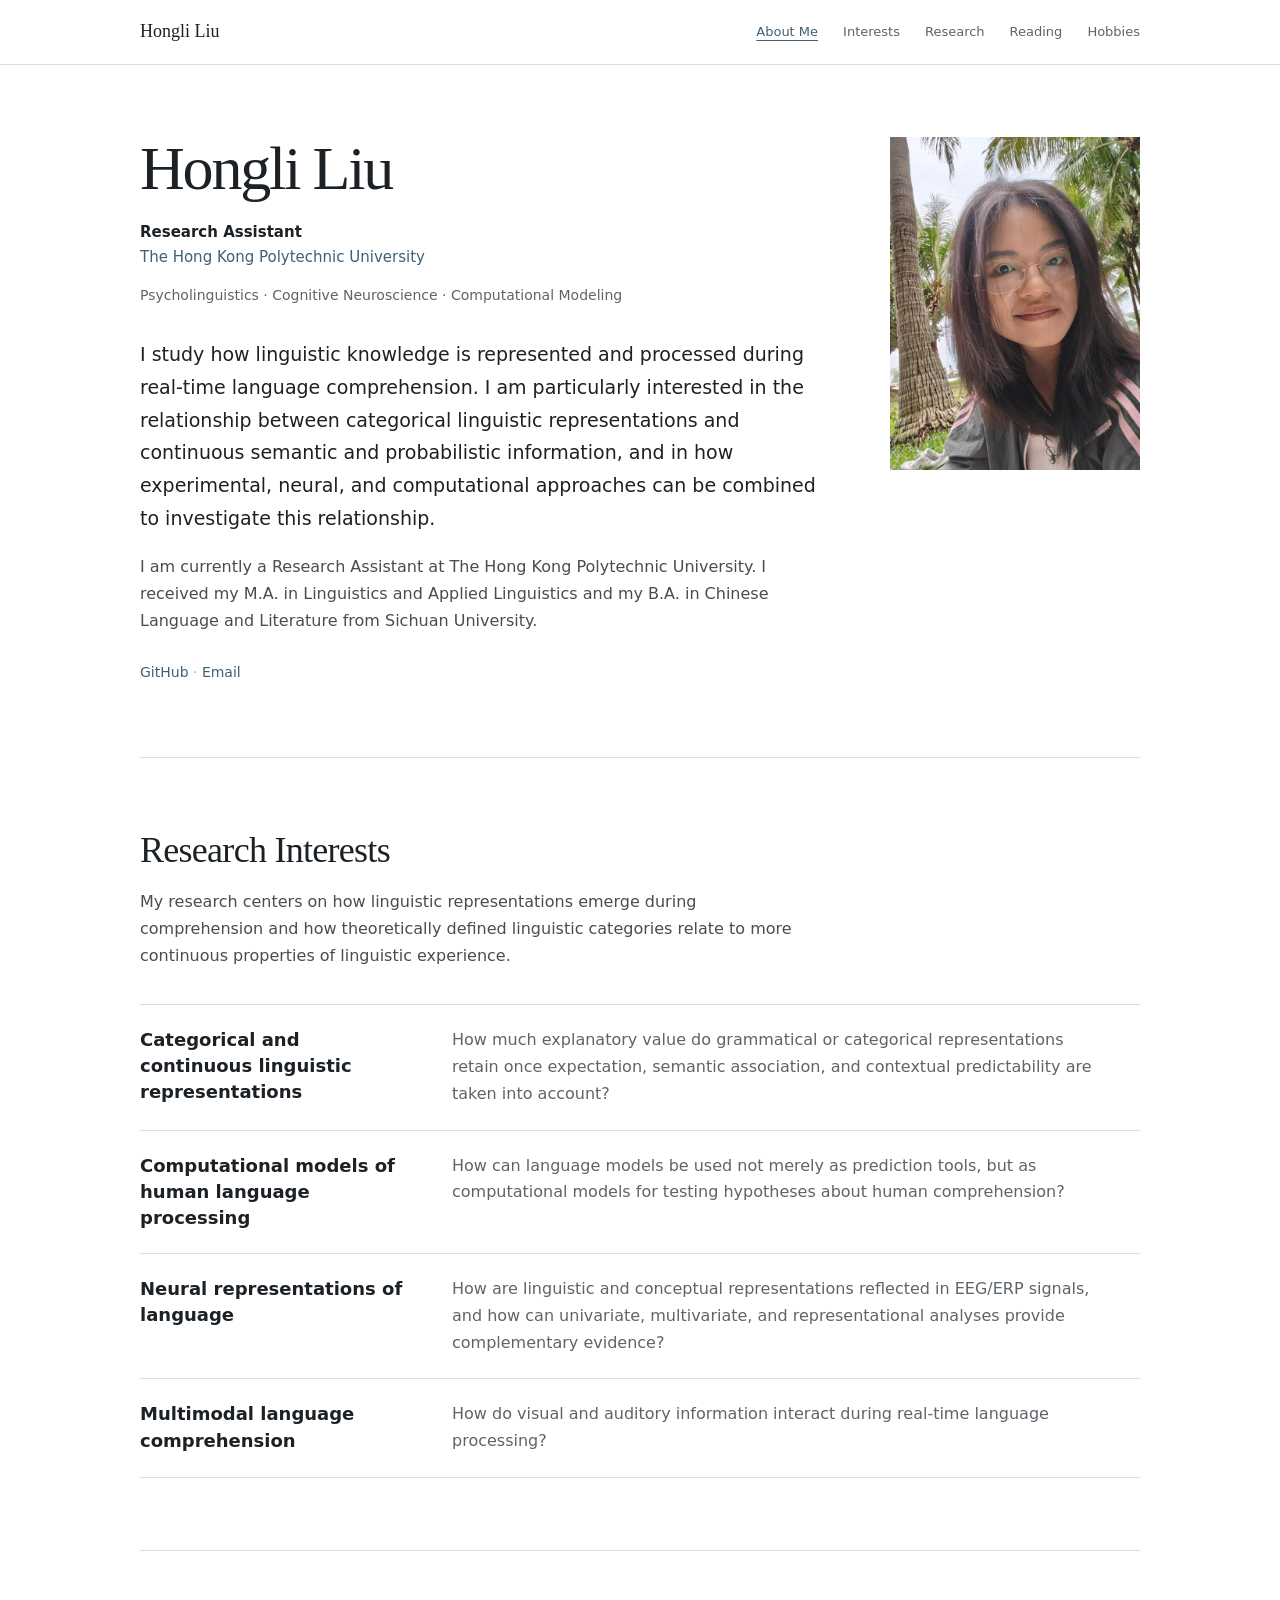
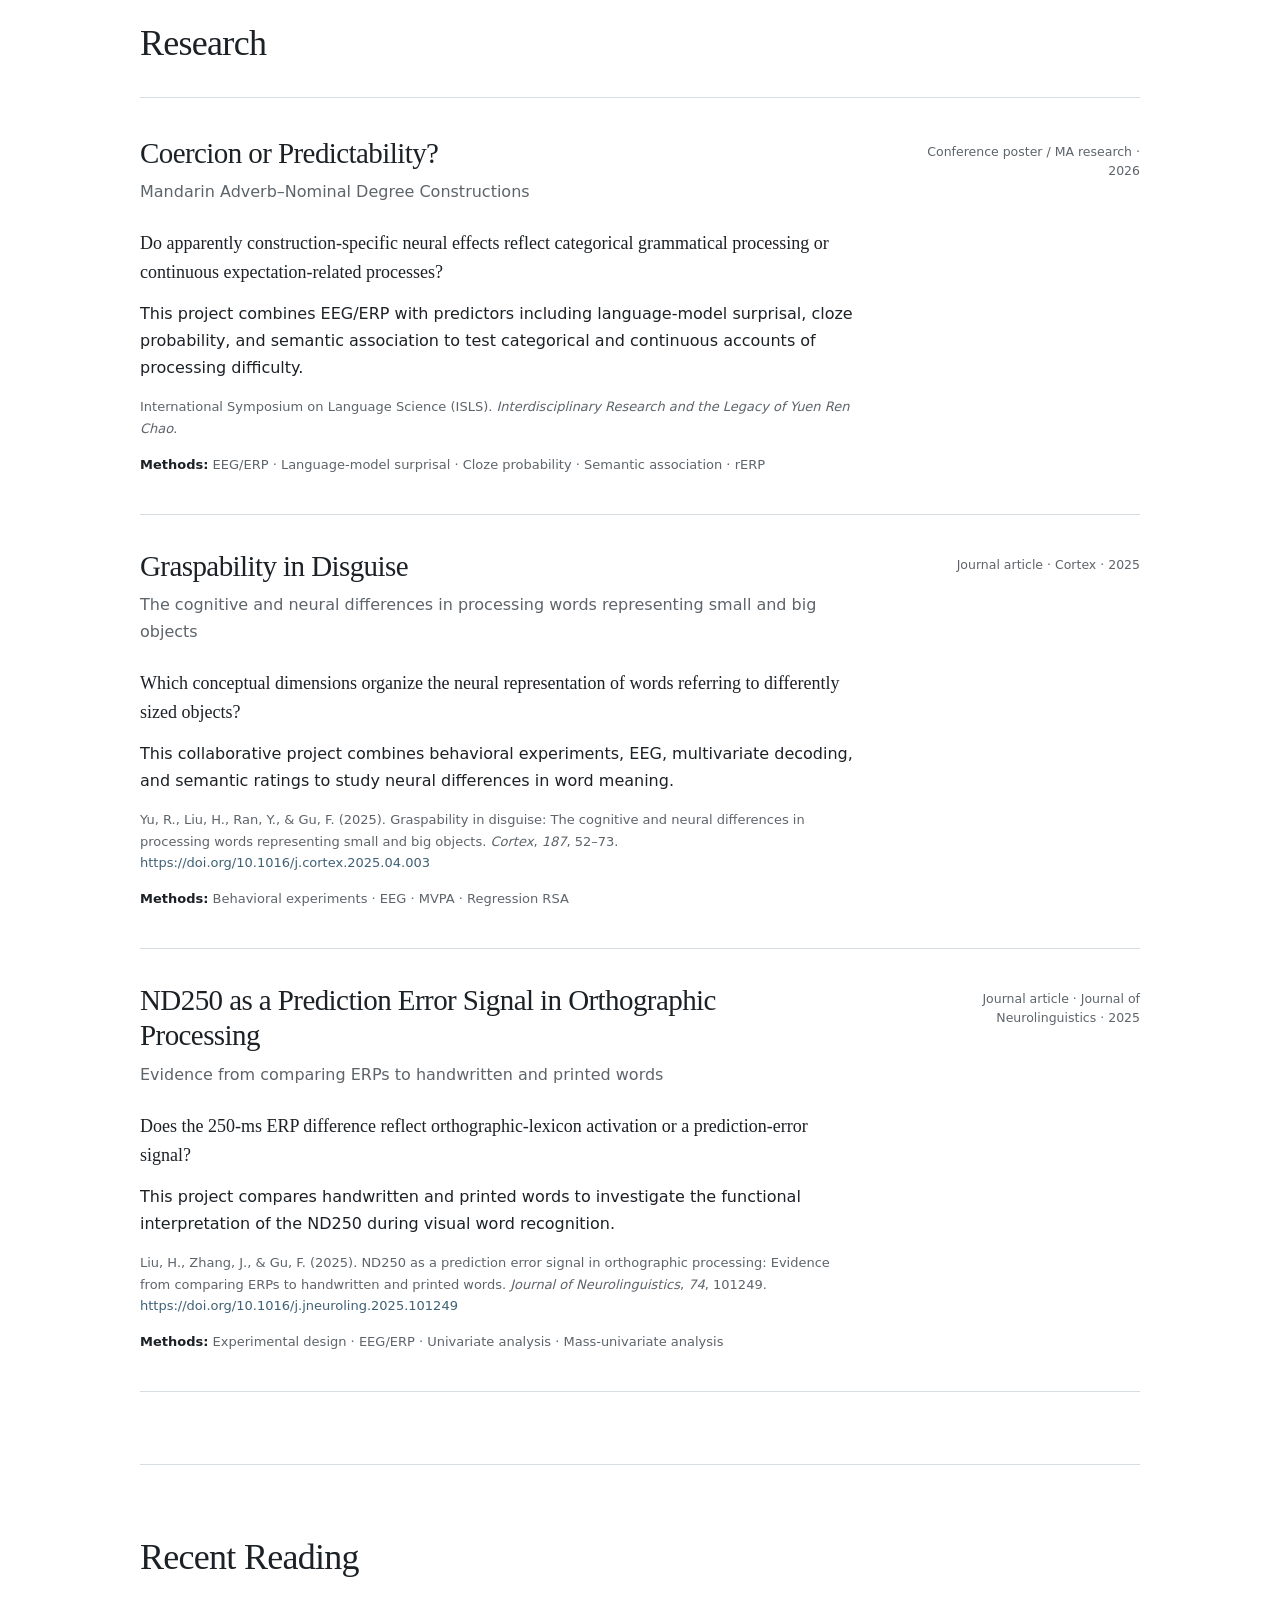
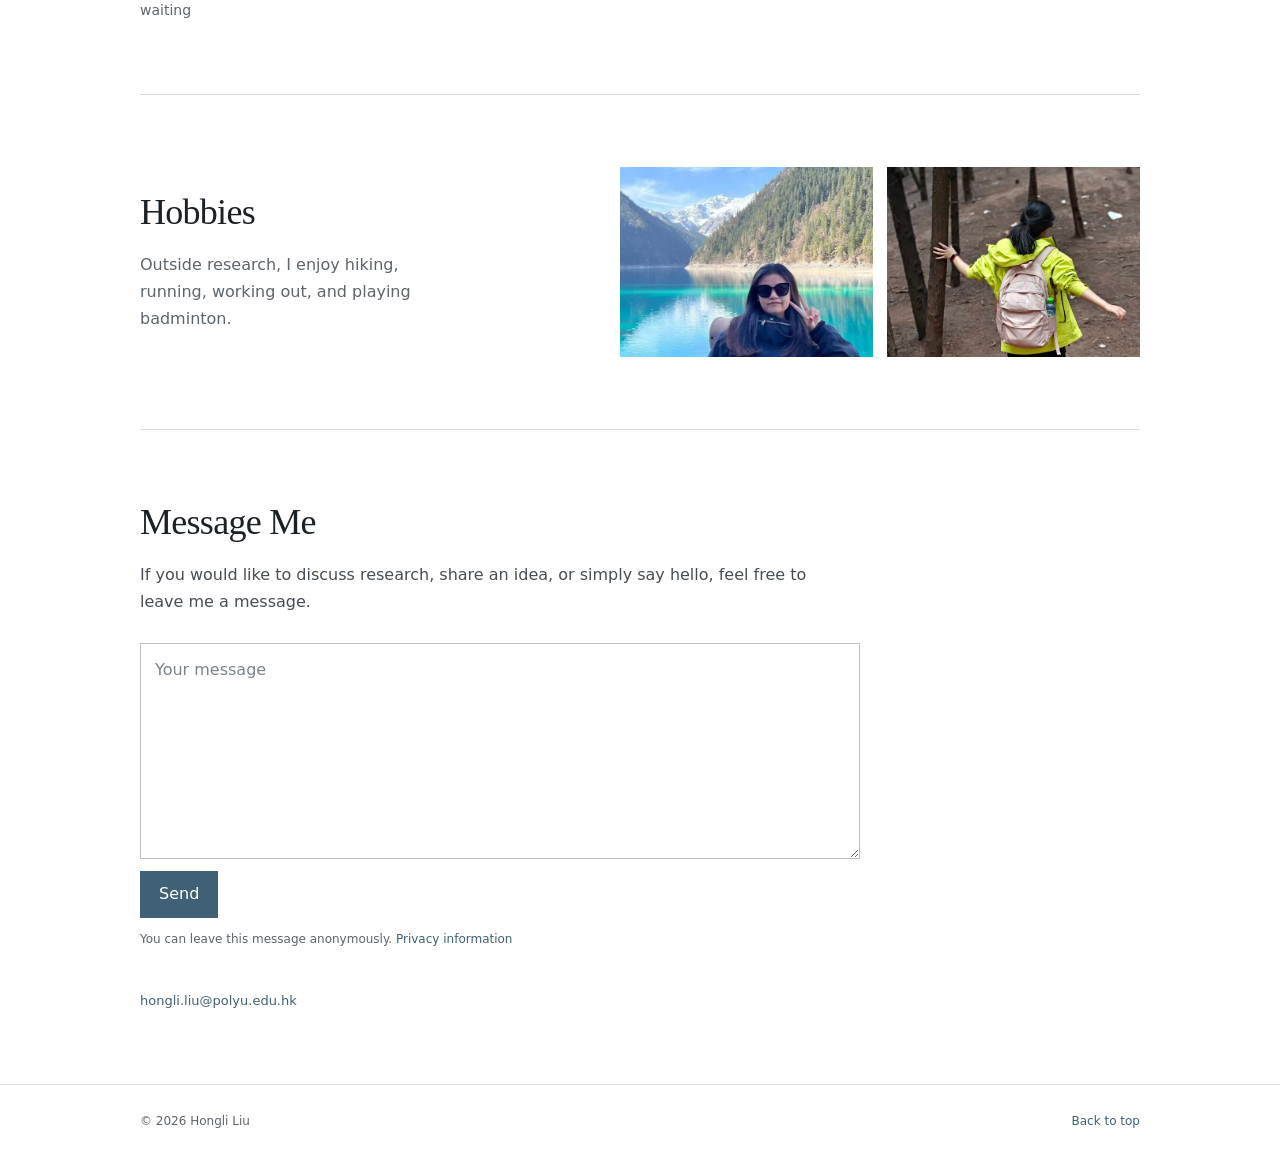
==== commit df148e8a: "Link DOI text in publication citations" ====
--- a/index.html
+++ b/index.html
@@ -9,9 +9,9 @@
   <meta property="og:title" content="Hongli Liu | Psycholinguistics &amp; Cognitive Neuroscience">
   <meta property="og:description" content="Hongli Liu studies language comprehension through psycholinguistics, cognitive neuroscience, and computational modeling."><meta property="og:url" content="https://liuhongli775.github.io/">
   <meta property="og:locale" content="en_US"><meta name="twitter:card" content="summary">
-  <link rel="icon" type="image/svg+xml" href="./assets/favicon.svg?v=20260910-editorial-home-6">
-  <link rel="stylesheet" href="./assets/main.css?v=20260910-editorial-home-6">
-  <script defer src="./assets/main.js?v=20260910-editorial-home-6"></script><script type="application/ld+json">{"@context": "https://schema.org", "@type": "Person", "name": "Hongli Liu", "url": "https://liuhongli775.github.io", "image": "https://liuhongli775.github.io/assets/profile.jpg", "jobTitle": "Research Assistant", "worksFor": {"@type": "Organization", "name": "The Hong Kong Polytechnic University", "url": "https://www.polyu.edu.hk/"}, "sameAs": ["https://github.com/liuhongli775"], "knowsAbout": ["Categorical and continuous linguistic representations", "Computational models of human language processing", "Neural representations of language", "Multimodal language comprehension"]}</script>
+  <link rel="icon" type="image/svg+xml" href="./assets/favicon.svg?v=20260910-editorial-home-7">
+  <link rel="stylesheet" href="./assets/main.css?v=20260910-editorial-home-7">
+  <script defer src="./assets/main.js?v=20260910-editorial-home-7"></script><script type="application/ld+json">{"@context": "https://schema.org", "@type": "Person", "name": "Hongli Liu", "url": "https://liuhongli775.github.io", "image": "https://liuhongli775.github.io/assets/profile.jpg", "jobTitle": "Research Assistant", "worksFor": {"@type": "Organization", "name": "The Hong Kong Polytechnic University", "url": "https://www.polyu.edu.hk/"}, "sameAs": ["https://github.com/liuhongli775"], "knowsAbout": ["Categorical and continuous linguistic representations", "Computational models of human language processing", "Neural representations of language", "Multimodal language comprehension"]}</script>
 </head>
 <body id="top">
   <a class="skip-link" href="#main">Skip to content</a>
@@ -30,7 +30,7 @@
         <p class="background">I am currently a Research Assistant at The Hong Kong Polytechnic University. I received my M.A. in Linguistics and Applied Linguistics and my B.A. in Chinese Language and Literature from Sichuan University.</p>
         <p class="about-links"><a href="https://github.com/liuhongli775" target="_blank" rel="noopener noreferrer">GitHub</a> <span aria-hidden="true">·</span> <a href="mailto:hongli.liu@polyu.edu.hk">Email</a></p>
       </div>
-      <figure class="about-portrait"><img src="./assets/profile.jpg?v=20260910-editorial-home-6" alt="Portrait of Hongli Liu outdoors" width="1280" height="1703"></figure>
+      <figure class="about-portrait"><img src="./assets/profile.jpg?v=20260910-editorial-home-7" alt="Portrait of Hongli Liu outdoors" width="1280" height="1703"></figure>
     </section>
 
     <section class="section site-width" id="interests" aria-labelledby="interests-heading">
@@ -72,7 +72,7 @@
       <div class="research-body">
         <p class="research-question">Which conceptual dimensions organize the neural representation of words referring to differently sized objects?</p>
         <p>This collaborative project combines behavioral experiments, EEG, multivariate decoding, and semantic ratings to study neural differences in word meaning.</p>
-        <p class="research-citation">Yu, R., Liu, H., Ran, Y., &amp; Gu, F. (2025). Graspability in disguise: The cognitive and neural differences in processing words representing small and big objects. <em>Cortex</em>, <em>187</em>, 52–73. https://doi.org/10.1016/j.cortex.2025.04.003</p>
+        <p class="research-citation">Yu, R., Liu, H., Ran, Y., &amp; Gu, F. (2025). Graspability in disguise: The cognitive and neural differences in processing words representing small and big objects. <em>Cortex</em>, <em>187</em>, 52–73. <a class="citation-doi" href="https://doi.org/10.1016/j.cortex.2025.04.003" target="_blank" rel="noopener noreferrer">https://doi.org/10.1016/j.cortex.2025.04.003</a></p>
         <p class="research-methods"><span>Methods:</span> Behavioral experiments · EEG · MVPA · Regression RSA</p>
       </div>
     </article><article class="research-entry">
@@ -83,7 +83,7 @@
       <div class="research-body">
         <p class="research-question">Does the 250-ms ERP difference reflect orthographic-lexicon activation or a prediction-error signal?</p>
         <p>This project compares handwritten and printed words to investigate the functional interpretation of the ND250 during visual word recognition.</p>
-        <p class="research-citation">Liu, H., Zhang, J., &amp; Gu, F. (2025). ND250 as a prediction error signal in orthographic processing: Evidence from comparing ERPs to handwritten and printed words. <em>Journal of Neurolinguistics</em>, <em>74</em>, 101249. https://doi.org/10.1016/j.jneuroling.2025.101249</p>
+        <p class="research-citation">Liu, H., Zhang, J., &amp; Gu, F. (2025). ND250 as a prediction error signal in orthographic processing: Evidence from comparing ERPs to handwritten and printed words. <em>Journal of Neurolinguistics</em>, <em>74</em>, 101249. <a class="citation-doi" href="https://doi.org/10.1016/j.jneuroling.2025.101249" target="_blank" rel="noopener noreferrer">https://doi.org/10.1016/j.jneuroling.2025.101249</a></p>
         <p class="research-methods"><span>Methods:</span> Experimental design · EEG/ERP · Univariate analysis · Mass-univariate analysis</p>
       </div>
     </article></div>
@@ -97,7 +97,7 @@
     <section class="section hobbies-section site-width" id="hobbies" aria-labelledby="hobbies-heading">
       <div class="hobbies-layout">
         <div><h2 id="hobbies-heading">Hobbies</h2><p>Outside research, I enjoy hiking, running, working out, and playing badminton.</p></div>
-        <div class="hobby-photos"><figure><img src="./assets/outdoors.jpg?v=20260910-editorial-home-6" alt="Hongli Liu beside a mountain lake" width="640" height="854"></figure><figure><img src="./assets/hiking-1.jpg?v=20260910-editorial-home-6" alt="Hongli Liu hiking on a wooded trail" width="1279" height="1706"></figure></div>
+        <div class="hobby-photos"><figure><img src="./assets/outdoors.jpg?v=20260910-editorial-home-7" alt="Hongli Liu beside a mountain lake" width="640" height="854"></figure><figure><img src="./assets/hiking-1.jpg?v=20260910-editorial-home-7" alt="Hongli Liu hiking on a wooded trail" width="1279" height="1706"></figure></div>
       </div>
     </section>
 
--- a/assets/main.css
+++ b/assets/main.css
@@ -165,7 +165,8 @@
 .research-body { max-width: 720px; margin-top: 23px; }
 .research-body > p + p { margin-top: 14px; }
 .research-question { font: 18px/1.62 var(--serif); }
-.research-citation { color: var(--muted); font-size: 13px; }
+.research-citation { color: var(--muted); font-size: 13px; overflow-wrap: anywhere; }
+.citation-doi { text-decoration-color: #a9b8c0; text-underline-offset: 2px; }
 .research-methods { color: var(--muted); font-size: 13px; }
 .research-methods span { color: var(--ink); font-weight: 650; }
 .research-title-link { color: var(--ink); }
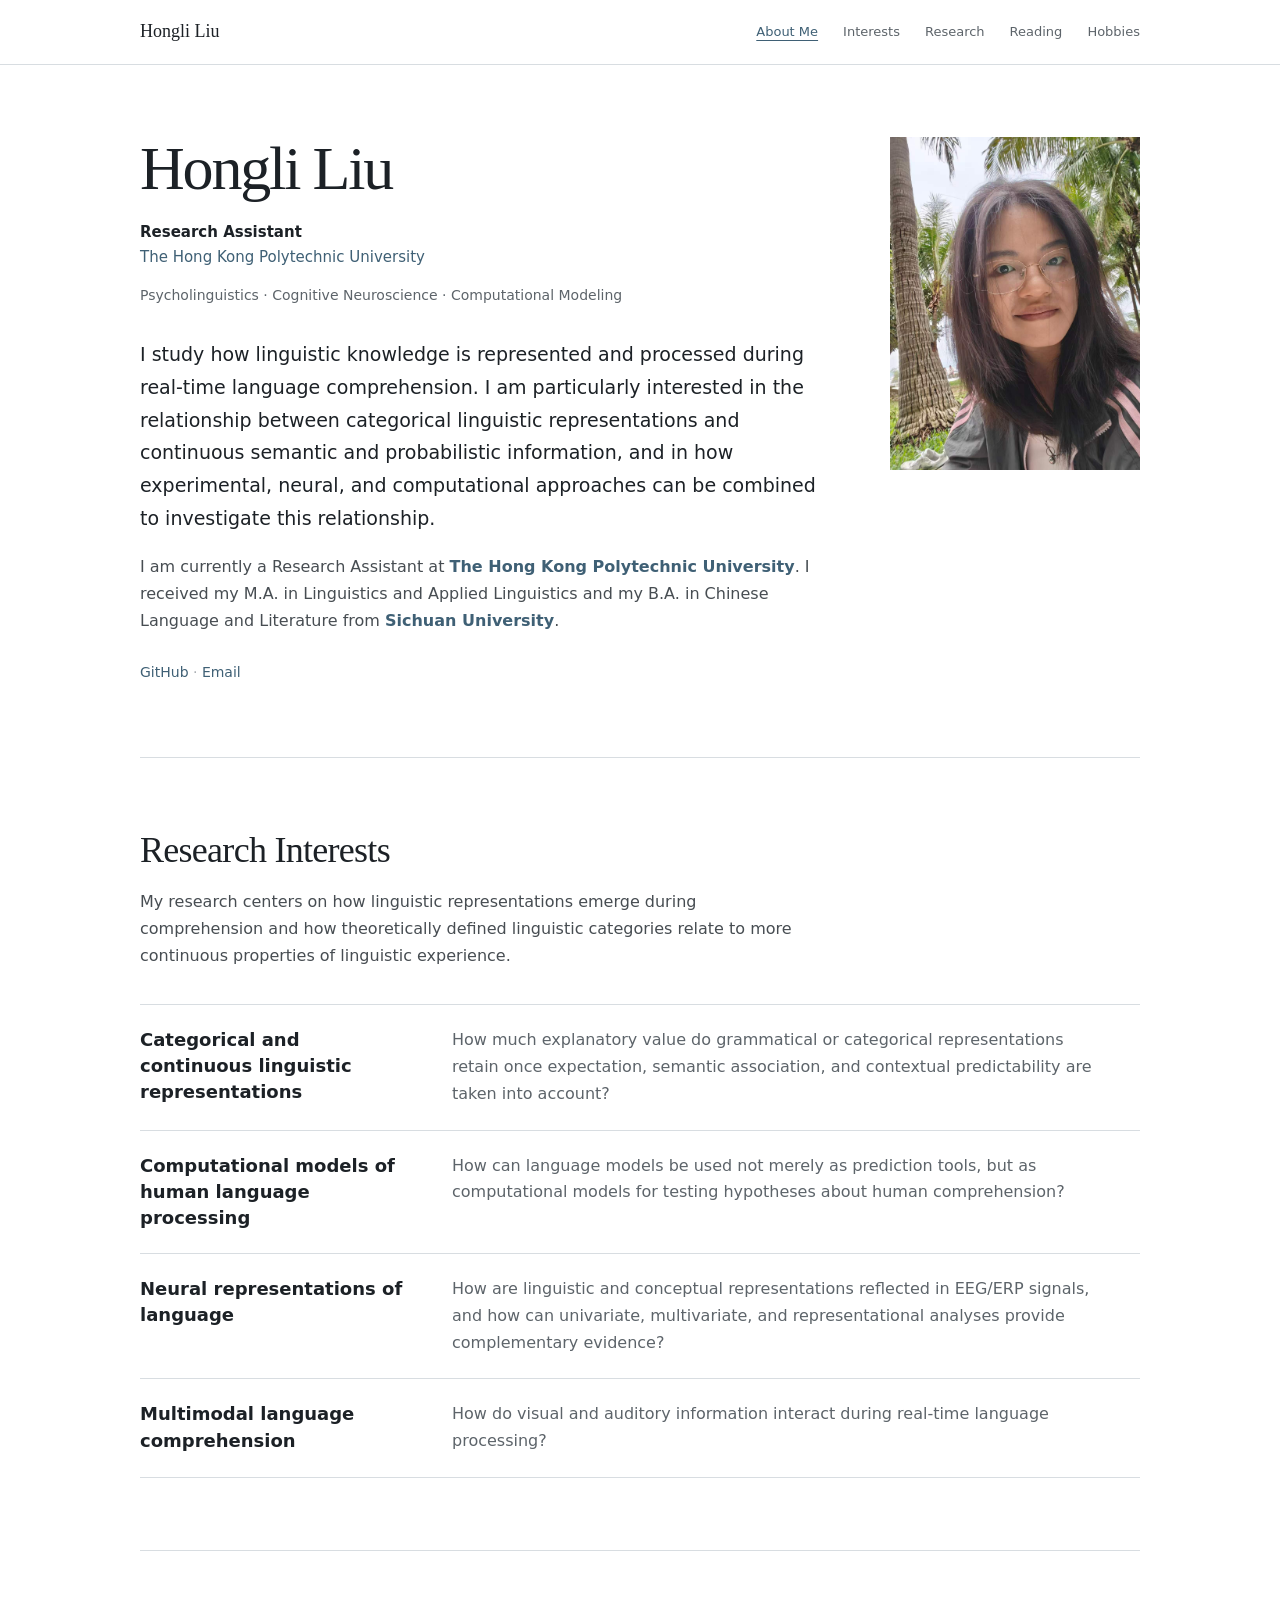
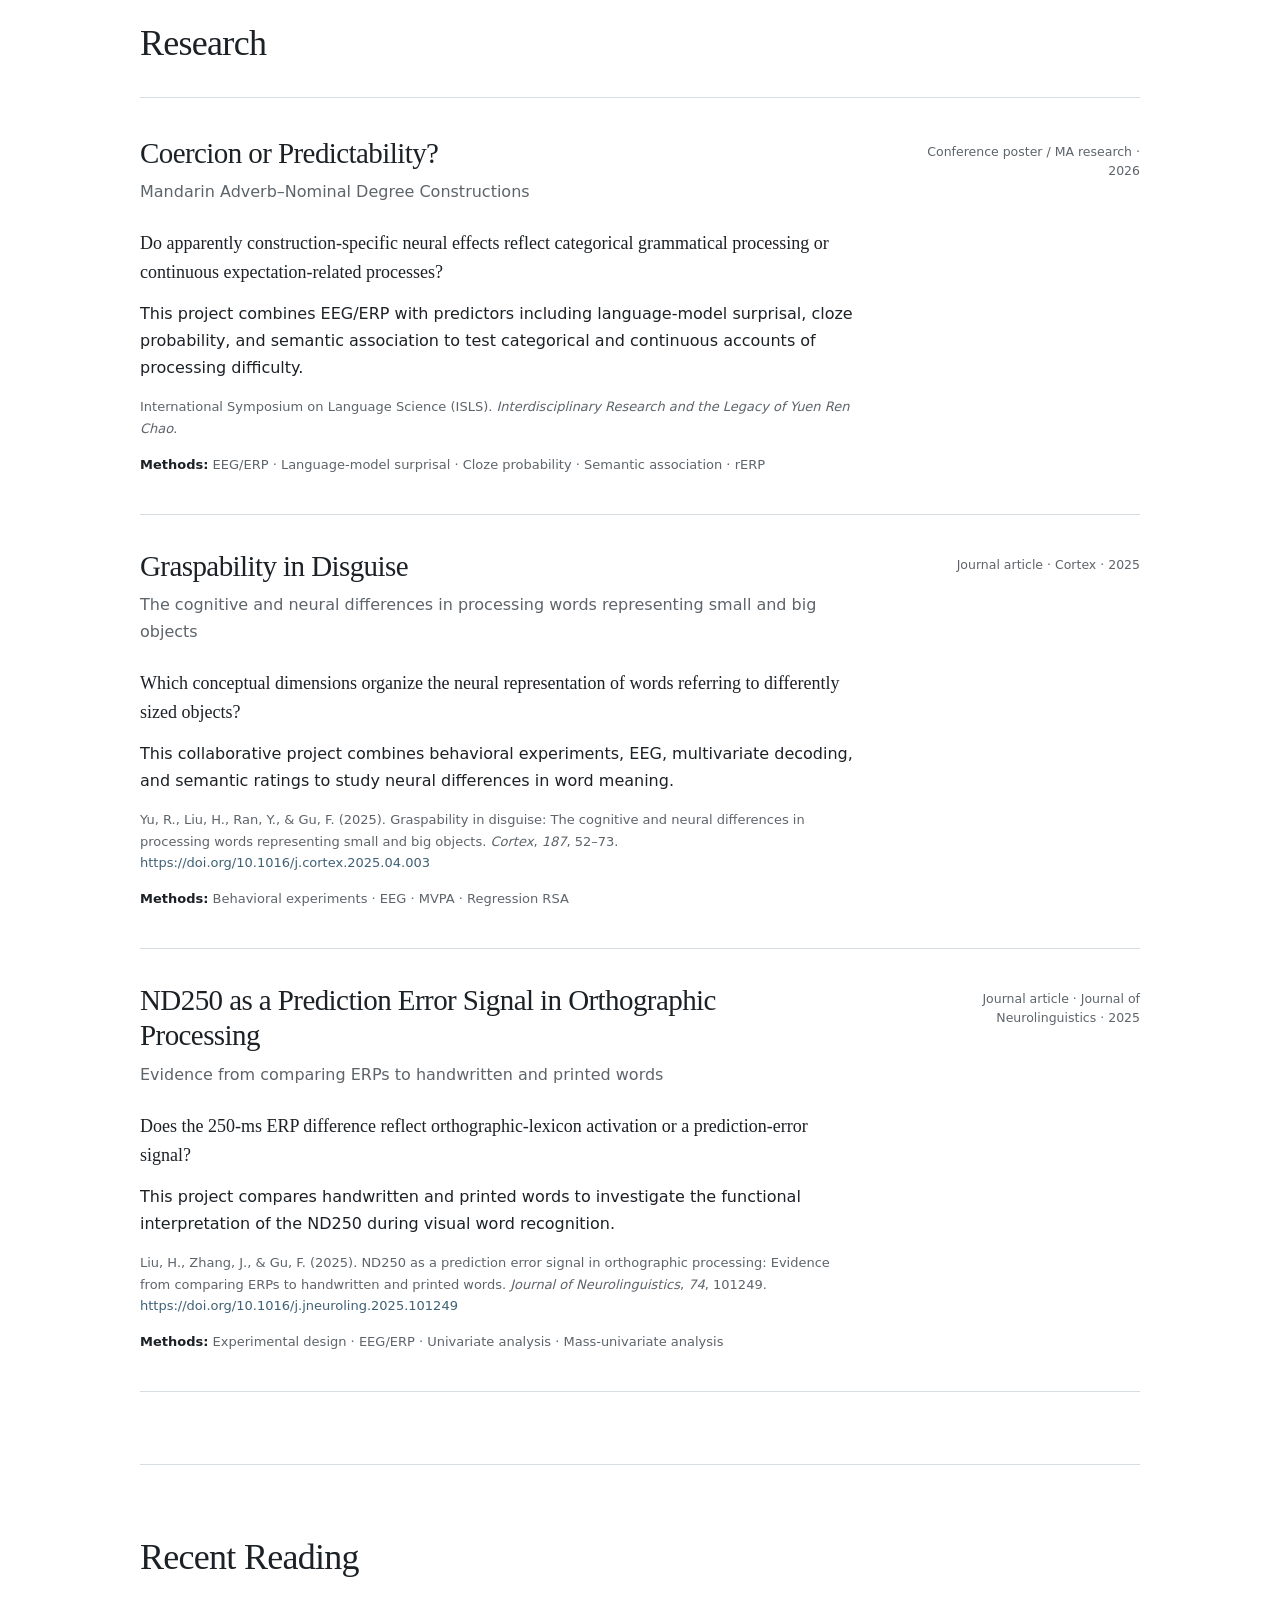
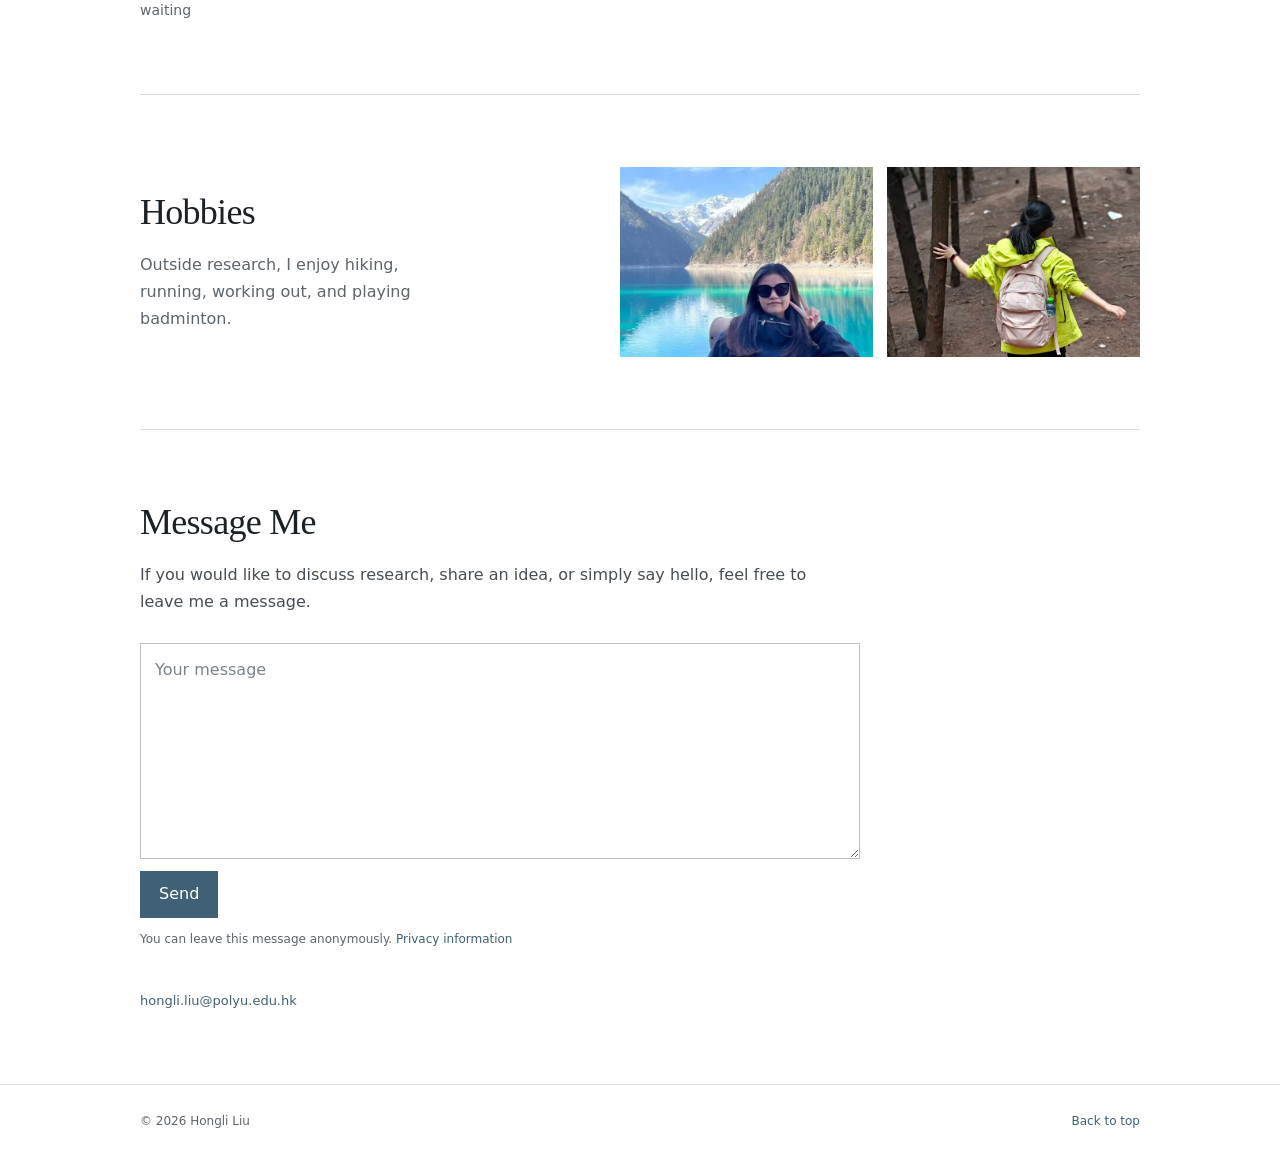
==== commit 5d8c702d: "Link and bold universities in About" ====
--- a/index.html
+++ b/index.html
@@ -9,9 +9,9 @@
   <meta property="og:title" content="Hongli Liu | Psycholinguistics &amp; Cognitive Neuroscience">
   <meta property="og:description" content="Hongli Liu studies language comprehension through psycholinguistics, cognitive neuroscience, and computational modeling."><meta property="og:url" content="https://liuhongli775.github.io/">
   <meta property="og:locale" content="en_US"><meta name="twitter:card" content="summary">
-  <link rel="icon" type="image/svg+xml" href="./assets/favicon.svg?v=20260910-editorial-home-7">
-  <link rel="stylesheet" href="./assets/main.css?v=20260910-editorial-home-7">
-  <script defer src="./assets/main.js?v=20260910-editorial-home-7"></script><script type="application/ld+json">{"@context": "https://schema.org", "@type": "Person", "name": "Hongli Liu", "url": "https://liuhongli775.github.io", "image": "https://liuhongli775.github.io/assets/profile.jpg", "jobTitle": "Research Assistant", "worksFor": {"@type": "Organization", "name": "The Hong Kong Polytechnic University", "url": "https://www.polyu.edu.hk/"}, "sameAs": ["https://github.com/liuhongli775"], "knowsAbout": ["Categorical and continuous linguistic representations", "Computational models of human language processing", "Neural representations of language", "Multimodal language comprehension"]}</script>
+  <link rel="icon" type="image/svg+xml" href="./assets/favicon.svg?v=20260910-editorial-home-8">
+  <link rel="stylesheet" href="./assets/main.css?v=20260910-editorial-home-8">
+  <script defer src="./assets/main.js?v=20260910-editorial-home-8"></script><script type="application/ld+json">{"@context": "https://schema.org", "@type": "Person", "name": "Hongli Liu", "url": "https://liuhongli775.github.io", "image": "https://liuhongli775.github.io/assets/profile.jpg", "jobTitle": "Research Assistant", "worksFor": {"@type": "Organization", "name": "The Hong Kong Polytechnic University", "url": "https://www.polyu.edu.hk/"}, "sameAs": ["https://github.com/liuhongli775"], "knowsAbout": ["Categorical and continuous linguistic representations", "Computational models of human language processing", "Neural representations of language", "Multimodal language comprehension"]}</script>
 </head>
 <body id="top">
   <a class="skip-link" href="#main">Skip to content</a>
@@ -27,10 +27,10 @@
         <p class="position"><span>Research Assistant</span><br><a href="https://www.polyu.edu.hk/" target="_blank" rel="noopener noreferrer">The Hong Kong Polytechnic University</a></p>
         <p class="identity-line">Psycholinguistics · Cognitive Neuroscience · Computational Modeling</p>
         <p class="research-intro">I study how linguistic knowledge is represented and processed during real-time language comprehension. I am particularly interested in the relationship between categorical linguistic representations and continuous semantic and probabilistic information, and in how experimental, neural, and computational approaches can be combined to investigate this relationship.</p>
-        <p class="background">I am currently a Research Assistant at The Hong Kong Polytechnic University. I received my M.A. in Linguistics and Applied Linguistics and my B.A. in Chinese Language and Literature from Sichuan University.</p>
+        <p class="background">I am currently a Research Assistant at <a href="https://www.polyu.edu.hk/" target="_blank" rel="noopener noreferrer"><strong>The Hong Kong Polytechnic University</strong></a>. I received my M.A. in Linguistics and Applied Linguistics and my B.A. in Chinese Language and Literature from <a href="https://en.scu.edu.cn/" target="_blank" rel="noopener noreferrer"><strong>Sichuan University</strong></a>.</p>
         <p class="about-links"><a href="https://github.com/liuhongli775" target="_blank" rel="noopener noreferrer">GitHub</a> <span aria-hidden="true">·</span> <a href="mailto:hongli.liu@polyu.edu.hk">Email</a></p>
       </div>
-      <figure class="about-portrait"><img src="./assets/profile.jpg?v=20260910-editorial-home-7" alt="Portrait of Hongli Liu outdoors" width="1280" height="1703"></figure>
+      <figure class="about-portrait"><img src="./assets/profile.jpg?v=20260910-editorial-home-8" alt="Portrait of Hongli Liu outdoors" width="1280" height="1703"></figure>
     </section>
 
     <section class="section site-width" id="interests" aria-labelledby="interests-heading">
@@ -97,7 +97,7 @@
     <section class="section hobbies-section site-width" id="hobbies" aria-labelledby="hobbies-heading">
       <div class="hobbies-layout">
         <div><h2 id="hobbies-heading">Hobbies</h2><p>Outside research, I enjoy hiking, running, working out, and playing badminton.</p></div>
-        <div class="hobby-photos"><figure><img src="./assets/outdoors.jpg?v=20260910-editorial-home-7" alt="Hongli Liu beside a mountain lake" width="640" height="854"></figure><figure><img src="./assets/hiking-1.jpg?v=20260910-editorial-home-7" alt="Hongli Liu hiking on a wooded trail" width="1279" height="1706"></figure></div>
+        <div class="hobby-photos"><figure><img src="./assets/outdoors.jpg?v=20260910-editorial-home-8" alt="Hongli Liu beside a mountain lake" width="640" height="854"></figure><figure><img src="./assets/hiking-1.jpg?v=20260910-editorial-home-8" alt="Hongli Liu hiking on a wooded trail" width="1279" height="1706"></figure></div>
       </div>
     </section>
 
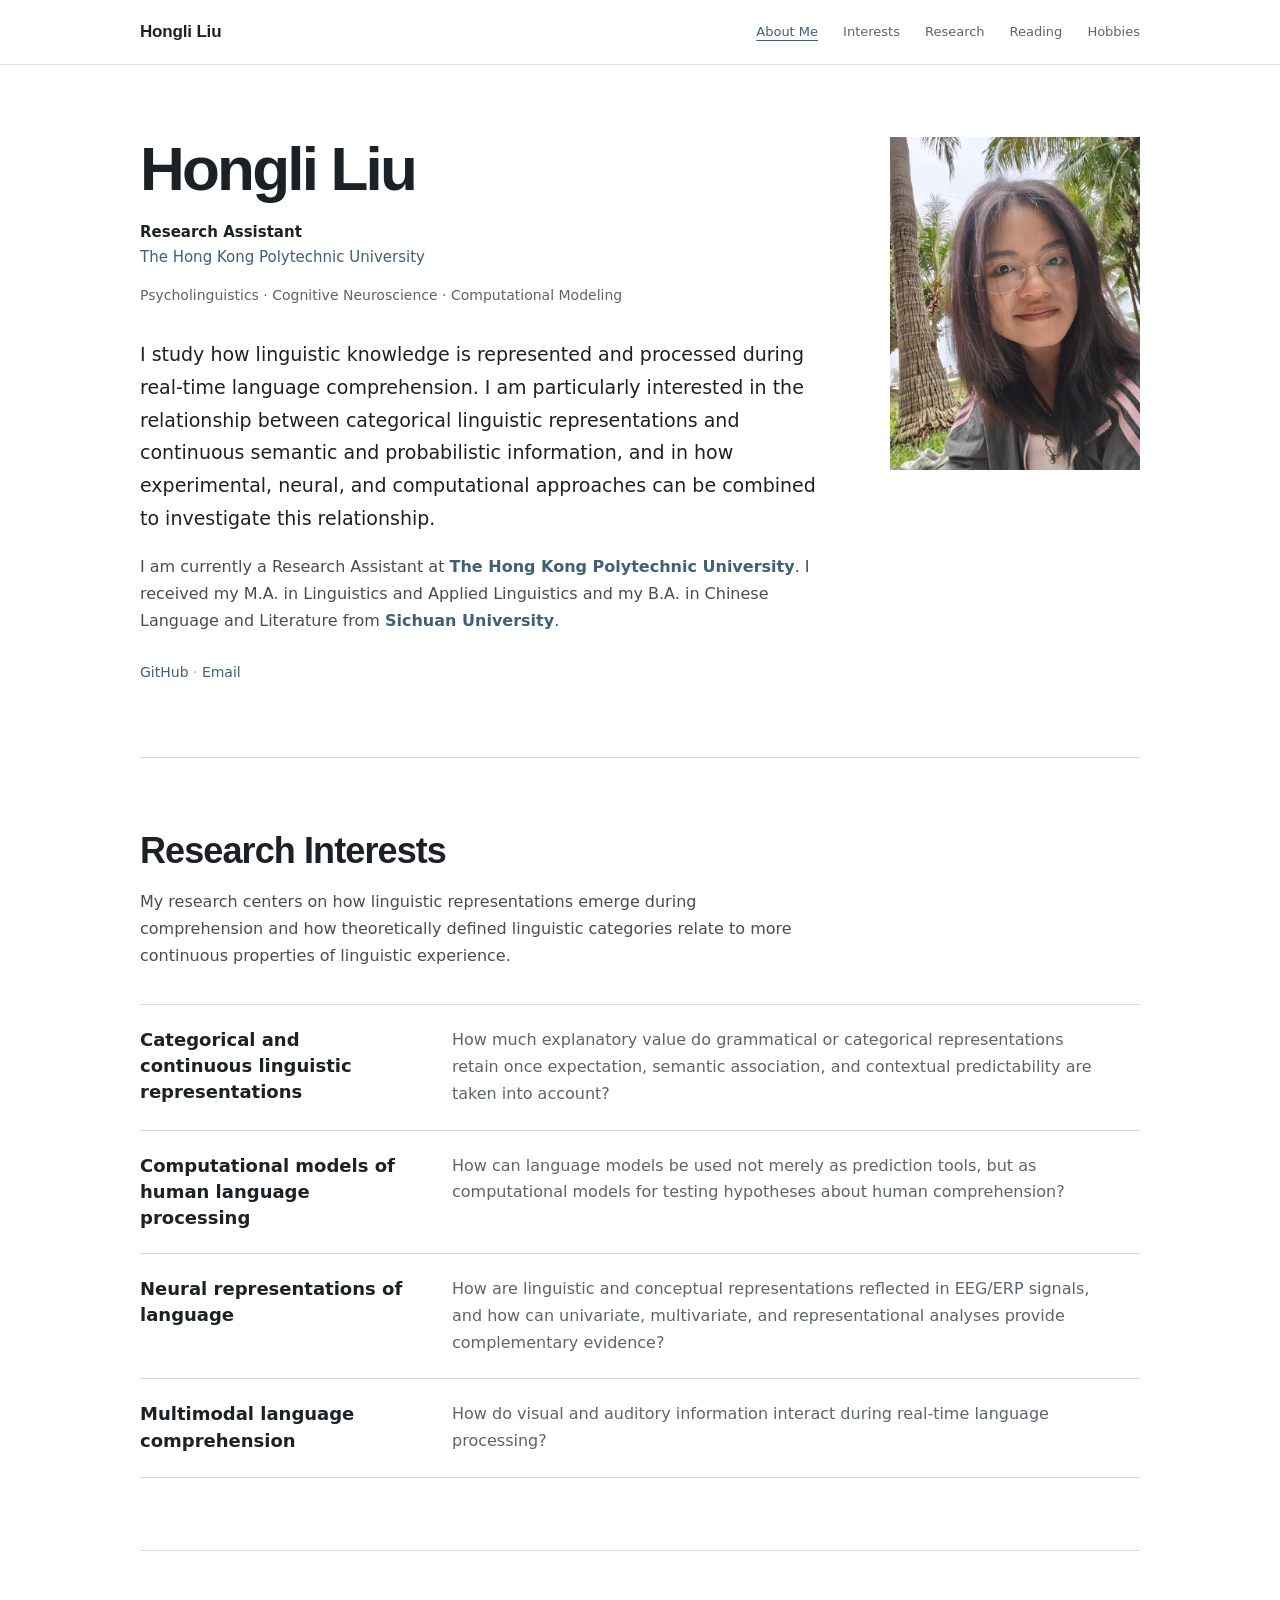
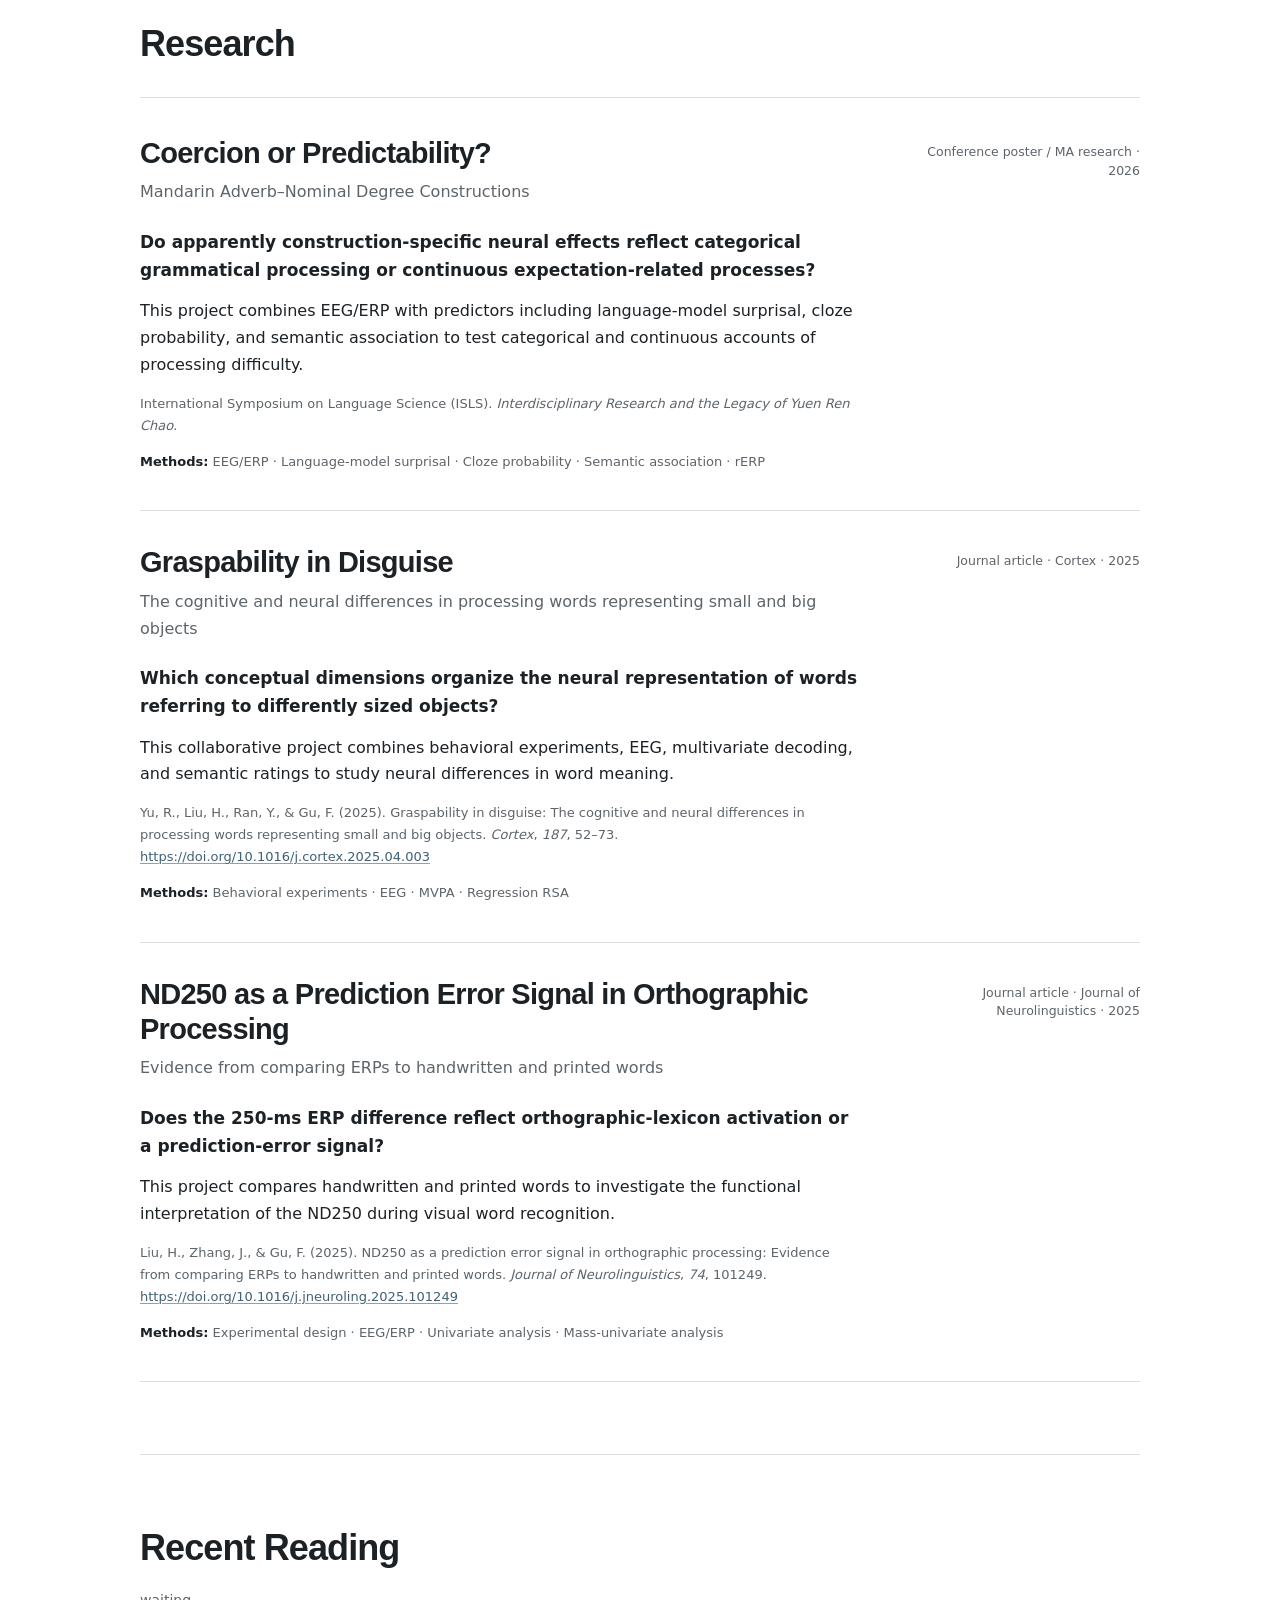
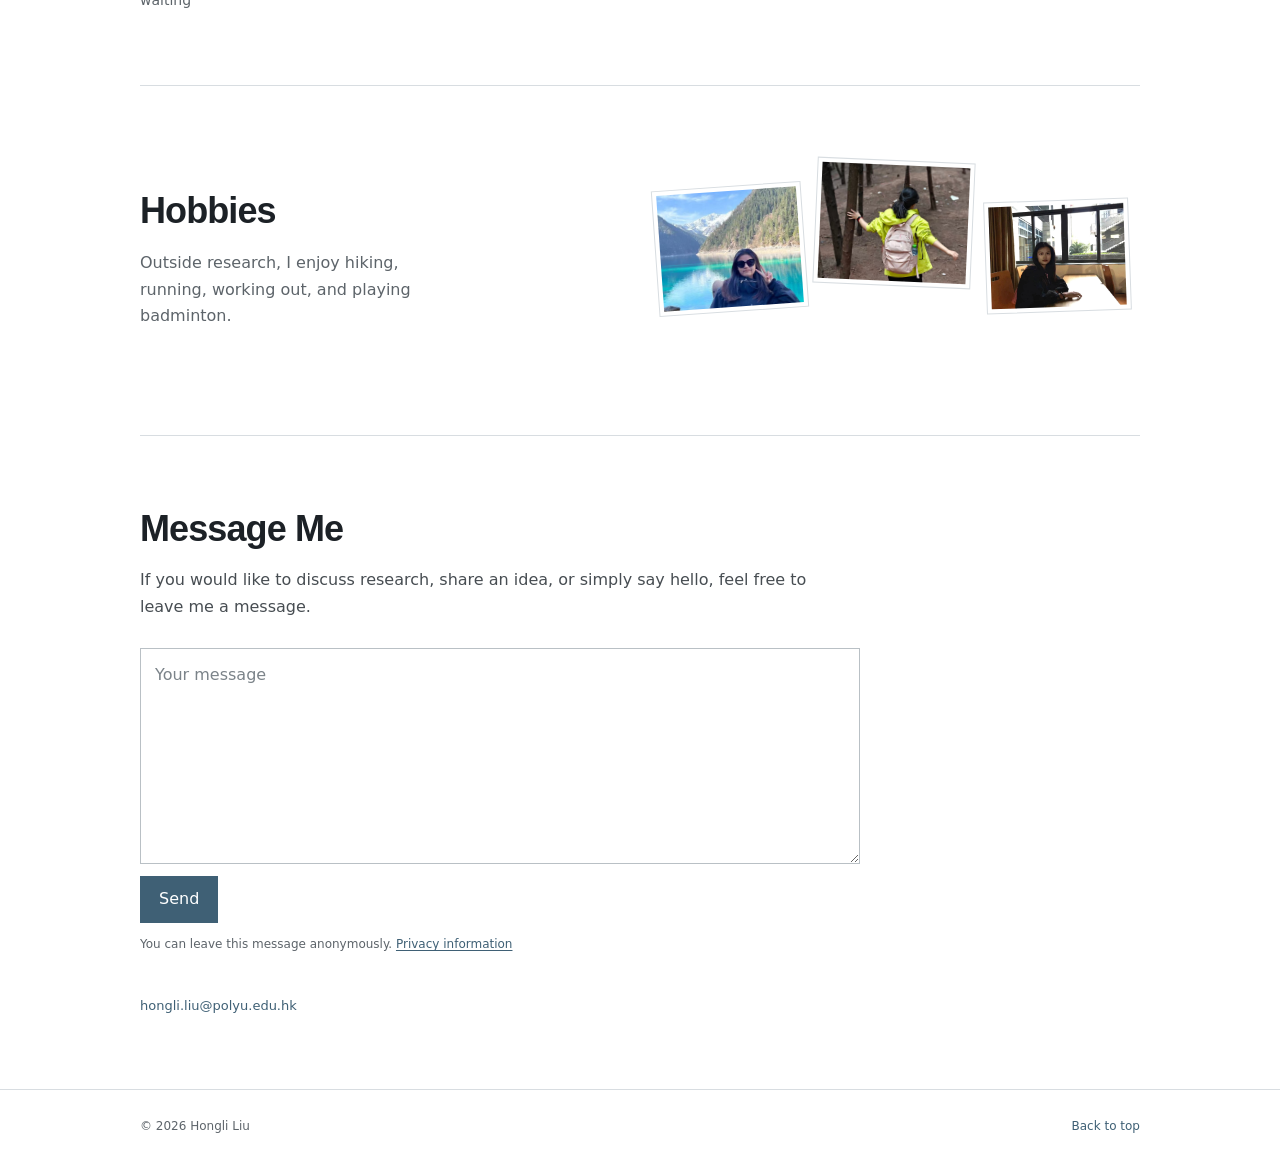
==== commit 2fb7a1aa: "Strengthen typography and restore scattered photo wall" ====
--- a/index.html
+++ b/index.html
@@ -9,9 +9,9 @@
   <meta property="og:title" content="Hongli Liu | Psycholinguistics &amp; Cognitive Neuroscience">
   <meta property="og:description" content="Hongli Liu studies language comprehension through psycholinguistics, cognitive neuroscience, and computational modeling."><meta property="og:url" content="https://liuhongli775.github.io/">
   <meta property="og:locale" content="en_US"><meta name="twitter:card" content="summary">
-  <link rel="icon" type="image/svg+xml" href="./assets/favicon.svg?v=20260910-editorial-home-8">
-  <link rel="stylesheet" href="./assets/main.css?v=20260910-editorial-home-8">
-  <script defer src="./assets/main.js?v=20260910-editorial-home-8"></script><script type="application/ld+json">{"@context": "https://schema.org", "@type": "Person", "name": "Hongli Liu", "url": "https://liuhongli775.github.io", "image": "https://liuhongli775.github.io/assets/profile.jpg", "jobTitle": "Research Assistant", "worksFor": {"@type": "Organization", "name": "The Hong Kong Polytechnic University", "url": "https://www.polyu.edu.hk/"}, "sameAs": ["https://github.com/liuhongli775"], "knowsAbout": ["Categorical and continuous linguistic representations", "Computational models of human language processing", "Neural representations of language", "Multimodal language comprehension"]}</script>
+  <link rel="icon" type="image/svg+xml" href="./assets/favicon.svg?v=20260912-sturdy-scatter-1">
+  <link rel="stylesheet" href="./assets/main.css?v=20260912-sturdy-scatter-1">
+  <script defer src="./assets/main.js?v=20260912-sturdy-scatter-1"></script><script type="application/ld+json">{"@context": "https://schema.org", "@type": "Person", "name": "Hongli Liu", "url": "https://liuhongli775.github.io", "image": "https://liuhongli775.github.io/assets/profile.jpg", "jobTitle": "Research Assistant", "worksFor": {"@type": "Organization", "name": "The Hong Kong Polytechnic University", "url": "https://www.polyu.edu.hk/"}, "sameAs": ["https://github.com/liuhongli775"], "knowsAbout": ["Categorical and continuous linguistic representations", "Computational models of human language processing", "Neural representations of language", "Multimodal language comprehension"]}</script>
 </head>
 <body id="top">
   <a class="skip-link" href="#main">Skip to content</a>
@@ -30,7 +30,7 @@
         <p class="background">I am currently a Research Assistant at <a href="https://www.polyu.edu.hk/" target="_blank" rel="noopener noreferrer"><strong>The Hong Kong Polytechnic University</strong></a>. I received my M.A. in Linguistics and Applied Linguistics and my B.A. in Chinese Language and Literature from <a href="https://en.scu.edu.cn/" target="_blank" rel="noopener noreferrer"><strong>Sichuan University</strong></a>.</p>
         <p class="about-links"><a href="https://github.com/liuhongli775" target="_blank" rel="noopener noreferrer">GitHub</a> <span aria-hidden="true">·</span> <a href="mailto:hongli.liu@polyu.edu.hk">Email</a></p>
       </div>
-      <figure class="about-portrait"><img src="./assets/profile.jpg?v=20260910-editorial-home-8" alt="Portrait of Hongli Liu outdoors" width="1280" height="1703"></figure>
+      <figure class="about-portrait"><img src="./assets/profile.jpg?v=20260912-sturdy-scatter-1" alt="Portrait of Hongli Liu outdoors" width="1280" height="1703"></figure>
     </section>
 
     <section class="section site-width" id="interests" aria-labelledby="interests-heading">
@@ -91,13 +91,26 @@
 
     <section class="section site-width" id="reading" aria-labelledby="reading-heading">
       <h2 id="reading-heading">Recent Reading</h2>
+      <!-- Reading entry format: edit data/readings.json, then run python site.py.
+      [
+        {
+          "title": "Paper title",
+          "authors": "Authors",
+          "year": "2026",
+          "venue": "Journal or conference",
+          "url": "https://doi.org/...",
+          "note_label": "Why I’m reading this",
+          "note": "One short sentence."
+        }
+      ]
+      -->
       <p class="reading-empty">waiting</p>
     </section>
 
     <section class="section hobbies-section site-width" id="hobbies" aria-labelledby="hobbies-heading">
       <div class="hobbies-layout">
         <div><h2 id="hobbies-heading">Hobbies</h2><p>Outside research, I enjoy hiking, running, working out, and playing badminton.</p></div>
-        <div class="hobby-photos"><figure><img src="./assets/outdoors.jpg?v=20260910-editorial-home-8" alt="Hongli Liu beside a mountain lake" width="640" height="854"></figure><figure><img src="./assets/hiking-1.jpg?v=20260910-editorial-home-8" alt="Hongli Liu hiking on a wooded trail" width="1279" height="1706"></figure></div>
+        <div class="hobby-photos"><figure><img src="./assets/outdoors.jpg?v=20260912-sturdy-scatter-1" alt="Hongli Liu beside a mountain lake" width="640" height="854"></figure><figure><img src="./assets/hiking-1.jpg?v=20260912-sturdy-scatter-1" alt="Hongli Liu hiking on a wooded trail" width="1279" height="1706"></figure><figure><img src="./assets/daily.jpg?v=20260912-sturdy-scatter-1" alt="Hongli Liu seated by a window" width="1707" height="1280"></figure></div>
       </div>
     </section>
 
--- a/assets/main.css
+++ b/assets/main.css
@@ -6,7 +6,7 @@
   --accent: #3f6075;
   --accent-dark: #2f4b5e;
   --line: #d8dde1;
-  --serif: Georgia, "Times New Roman", serif;
+  --heading: Arial, "Helvetica Neue", Helvetica, sans-serif;
   --sans: "Segoe UI", system-ui, -apple-system, BlinkMacSystemFont, Arial, sans-serif;
 }
 
@@ -20,7 +20,7 @@
   -webkit-font-smoothing: antialiased;
 }
 h1, h2, h3, p, figure { margin: 0; }
-h1, h2, h3 { font-family: var(--serif); font-weight: 400; }
+h1, h2, h3 { font-family: var(--heading); font-weight: 650; }
 a { color: var(--accent); text-decoration: none; }
 a:hover { text-decoration: underline; text-underline-offset: 3px; }
 a:focus-visible, button:focus-visible, textarea:focus-visible {
@@ -74,7 +74,8 @@
 }
 .wordmark {
   color: var(--ink);
-  font: 18px/1.2 var(--serif);
+  font: 700 17px/1.2 var(--heading);
+  letter-spacing: -.01em;
   white-space: nowrap;
 }
 .wordmark:hover { color: var(--accent); text-decoration: none; }
@@ -97,8 +98,9 @@
 .about-copy { max-width: 700px; }
 .about h1 {
   font-size: clamp(52px, 5.2vw, 62px);
+  font-weight: 700;
   line-height: 1.02;
-  letter-spacing: -.035em;
+  letter-spacing: -.045em;
 }
 .position { margin-top: 20px; font-size: 15px; line-height: 1.62; }
 .position span { font-weight: 650; }
@@ -123,8 +125,9 @@
 }
 .section h2 {
   font-size: 36px;
+  font-weight: 650;
   line-height: 1.16;
-  letter-spacing: -.02em;
+  letter-spacing: -.025em;
 }
 .section-intro { max-width: 680px; margin-top: 18px; color: #474d52; }
 
@@ -151,8 +154,9 @@
 .research-header h3 {
   max-width: 700px;
   font-size: 29px;
+  font-weight: 650;
   line-height: 1.22;
-  letter-spacing: -.02em;
+  letter-spacing: -.025em;
 }
 .research-subtitle { max-width: 700px; margin-top: 8px; color: var(--muted); font-size: 16px; }
 .research-meta {
@@ -164,9 +168,14 @@
 }
 .research-body { max-width: 720px; margin-top: 23px; }
 .research-body > p + p { margin-top: 14px; }
-.research-question { font: 18px/1.62 var(--serif); }
+.research-question { font: 600 17px/1.62 var(--sans); }
 .research-citation { color: var(--muted); font-size: 13px; overflow-wrap: anywhere; }
-.citation-doi { text-decoration-color: #a9b8c0; text-underline-offset: 2px; }
+.citation-doi {
+  text-decoration: underline;
+  text-decoration-color: #8ea1ac;
+  text-decoration-thickness: 1px;
+  text-underline-offset: 2px;
+}
 .research-methods { color: var(--muted); font-size: 13px; }
 .research-methods span { color: var(--ink); font-weight: 650; }
 .research-title-link { color: var(--ink); }
@@ -188,21 +197,31 @@
 }
 .hobbies-layout p { margin-top: 18px; color: var(--muted); }
 .hobby-photos {
-  display: grid;
-  grid-template-columns: repeat(2, minmax(0, 1fr));
-  gap: 14px;
+  position: relative;
   width: 100%;
-  max-width: 520px;
+  max-width: 500px;
+  min-height: 205px;
   margin-left: auto;
 }
-.hobby-photos figure { overflow: hidden; }
+.hobby-photos figure {
+  position: absolute;
+  width: 150px;
+  padding: 4px;
+  overflow: hidden;
+  background: var(--surface);
+  border: 1px solid var(--line);
+}
+.hobby-photos figure:nth-child(1) { top: 28px; left: 3%; transform: rotate(-4deg); }
+.hobby-photos figure:nth-child(2) { top: 2px; left: 35%; z-index: 2; width: 158px; transform: rotate(2.5deg); }
+.hobby-photos figure:nth-child(3) { top: 42px; right: 2%; width: 145px; transform: rotate(-2deg); }
 .hobby-photos img {
   display: block;
   width: 100%;
-  height: auto;
+  height: 116px;
   aspect-ratio: 4 / 3;
   object-fit: cover;
 }
+.hobby-photos figure:nth-child(3) img { height: 102px; }
 
 .form-honey {
   position: absolute !important;
@@ -240,6 +259,7 @@
 .form-actions button:hover { background: var(--accent-dark); }
 .form-actions button:disabled { cursor: wait; opacity: .7; }
 .form-note { margin-top: 11px; color: var(--muted); font-size: 12px; }
+.form-note a { text-decoration: underline; text-underline-offset: 2px; }
 .message-status { min-height: 18px; margin-top: 8px; color: var(--muted); font-size: 12.5px; }
 .message-email { margin-top: 15px; font-size: 13px; }
 
@@ -296,7 +316,13 @@
   .research-meta { padding-top: 0; text-align: left; }
   .research-body { margin-top: 20px; }
   .hobbies-layout { grid-template-columns: 1fr; gap: 28px; }
-  .hobby-photos { gap: 8px; margin-left: 0; }
+  .hobby-photos { max-width: 410px; min-height: 165px; margin-left: 0; }
+  .hobby-photos figure { width: 31%; max-width: 112px; padding: 3px; }
+  .hobby-photos figure:nth-child(1) { top: 23px; left: 1%; }
+  .hobby-photos figure:nth-child(2) { top: 0; left: 34%; width: 33%; max-width: 118px; }
+  .hobby-photos figure:nth-child(3) { top: 31px; right: 1%; width: 30%; max-width: 108px; }
+  .hobby-photos img { height: 86px; }
+  .hobby-photos figure:nth-child(3) img { height: 75px; }
   .message-form textarea { min-height: 145px; }
   .form-actions button { width: 100%; }
   .site-footer .site-width {
@@ -322,4 +348,4 @@
   .section { padding: 28px 0; }
   .interest-entry, .research-entry, .reading-empty { margin-top: 20px; color: var(--muted); font-size: 14px; }
 .reading-entry { break-inside: avoid; }
-}+}
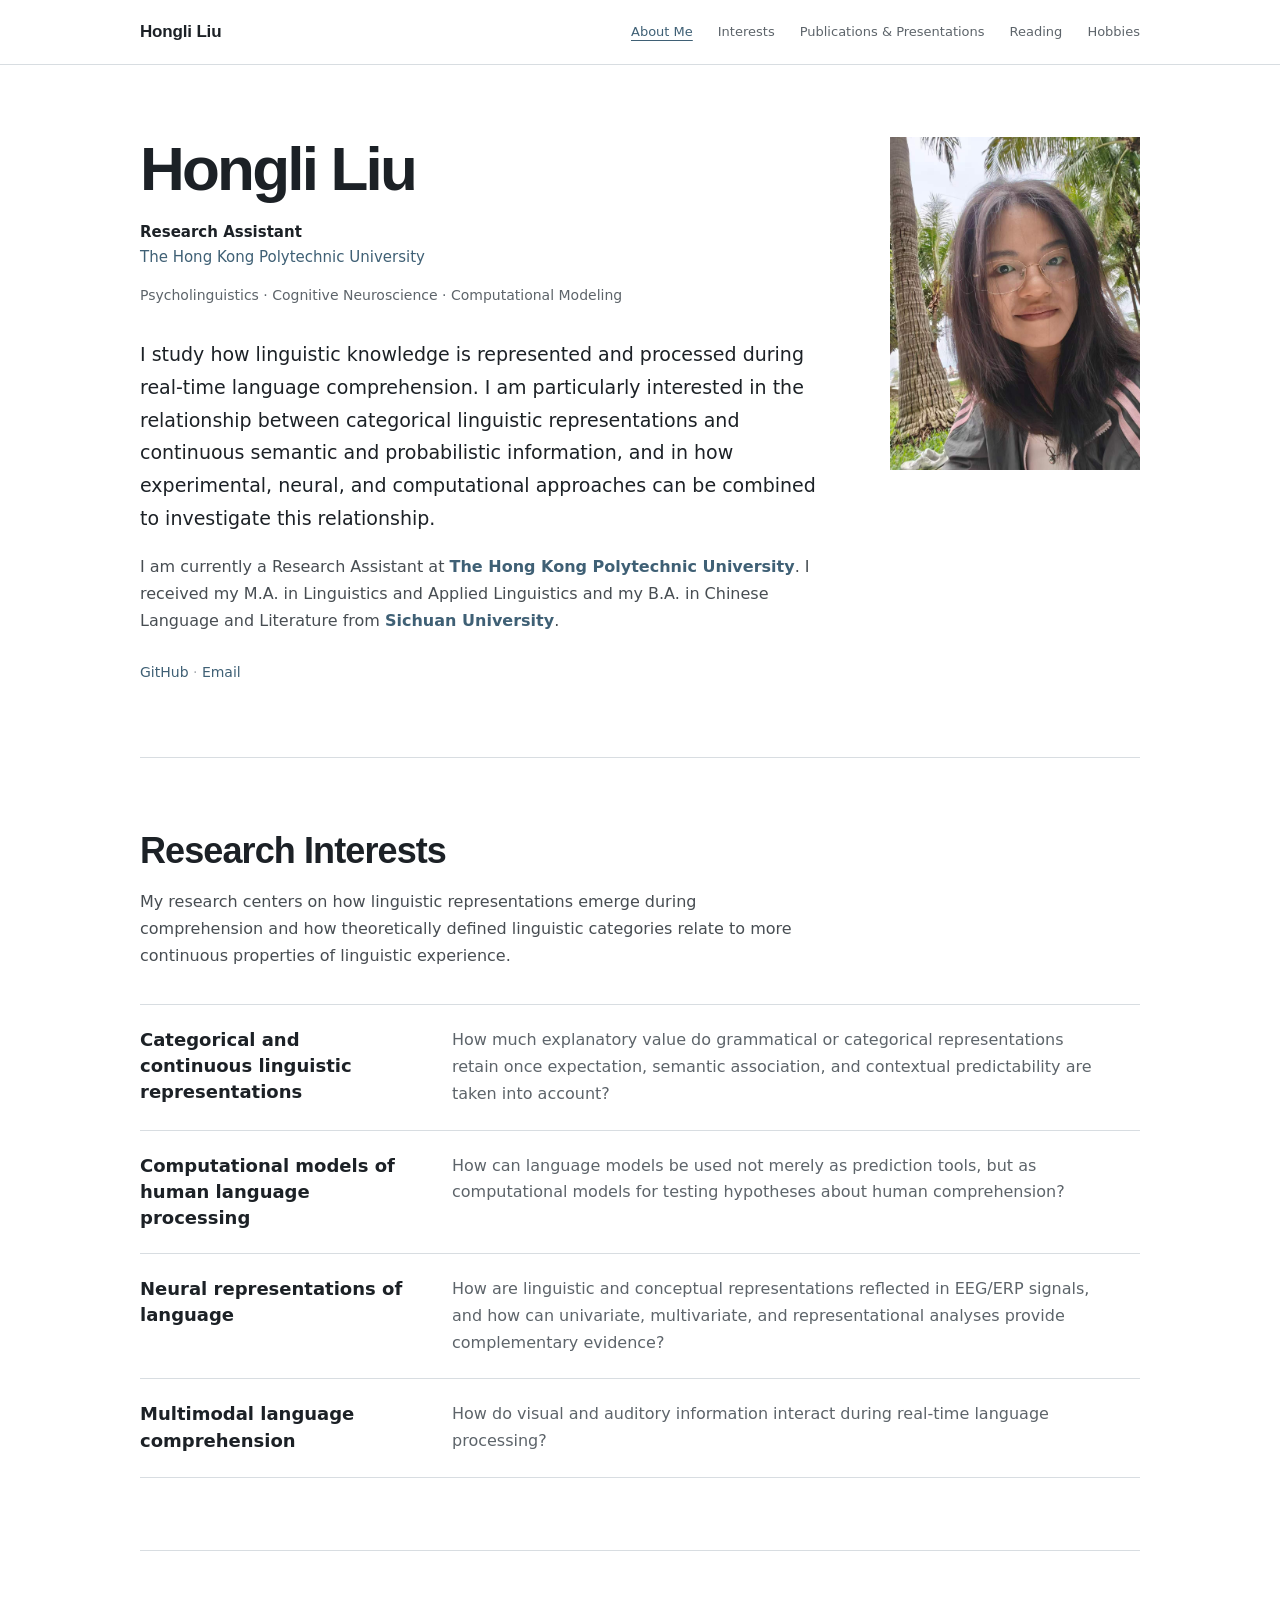
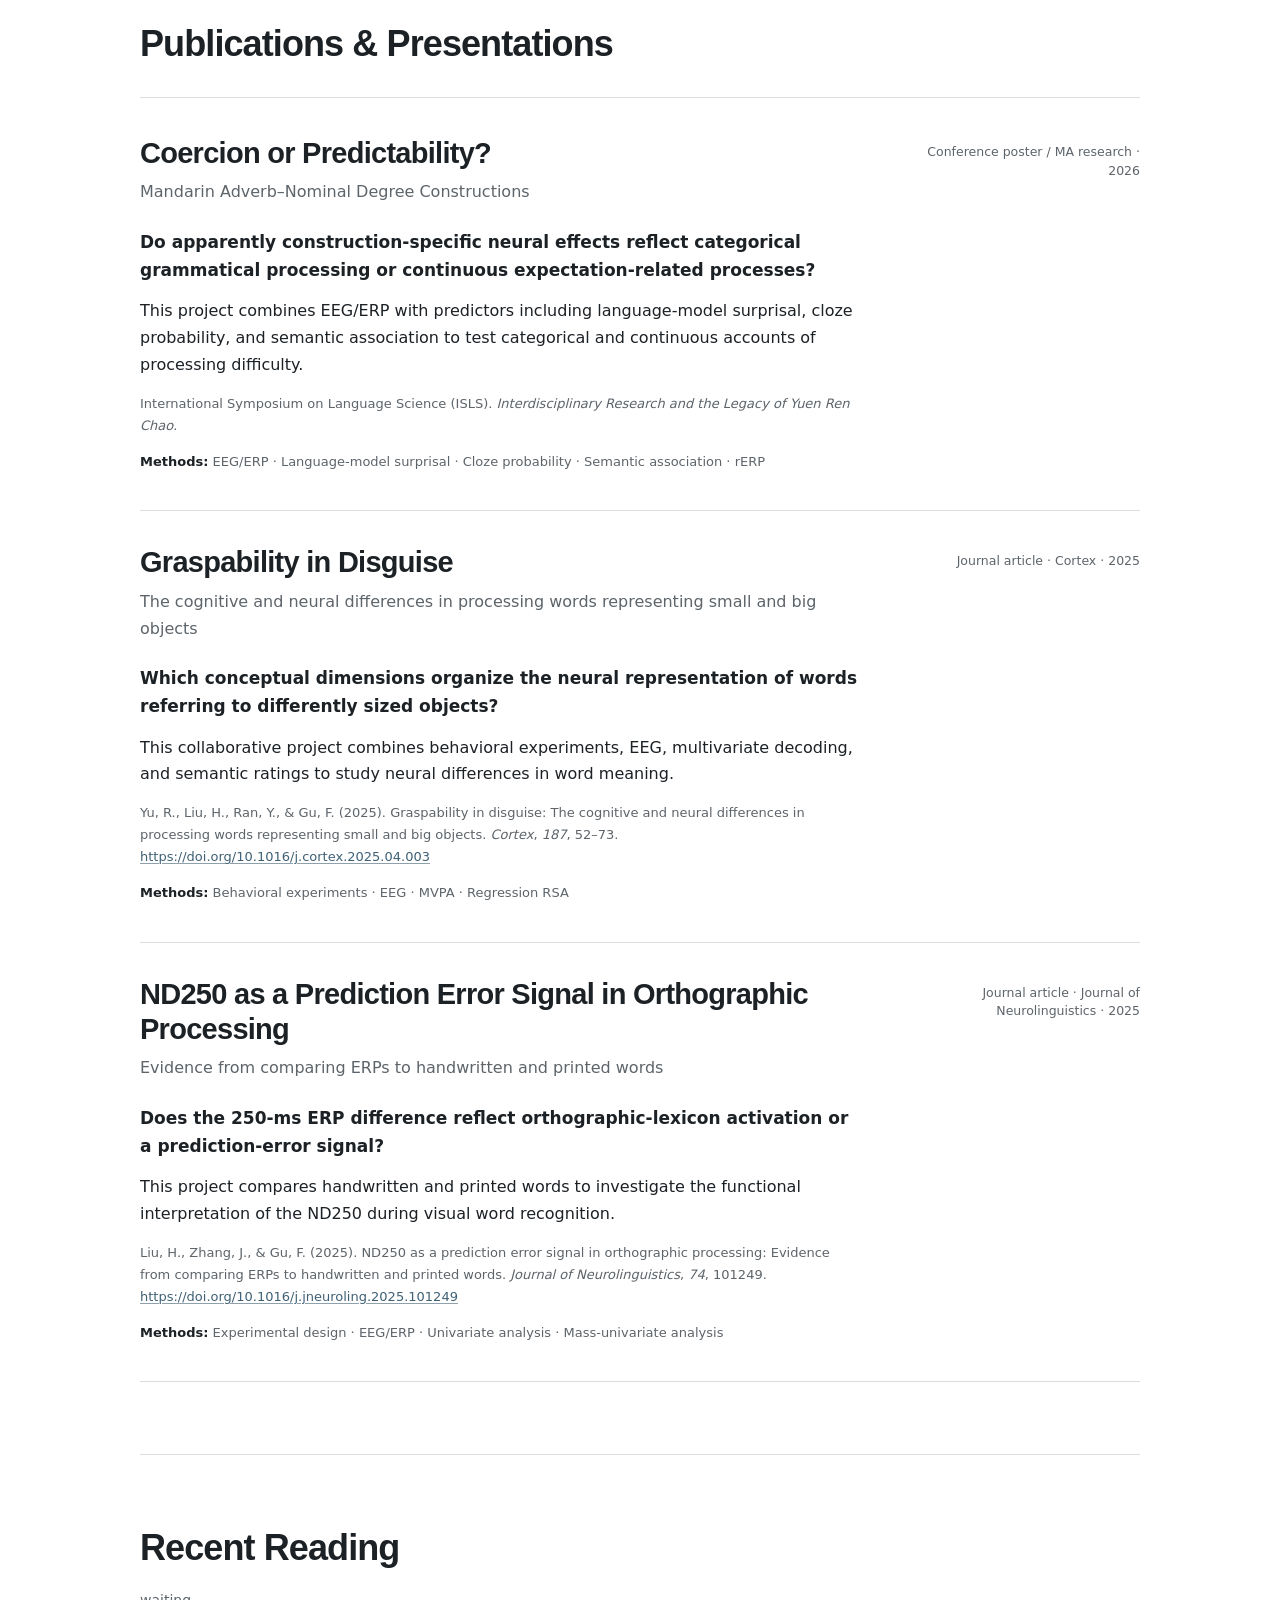
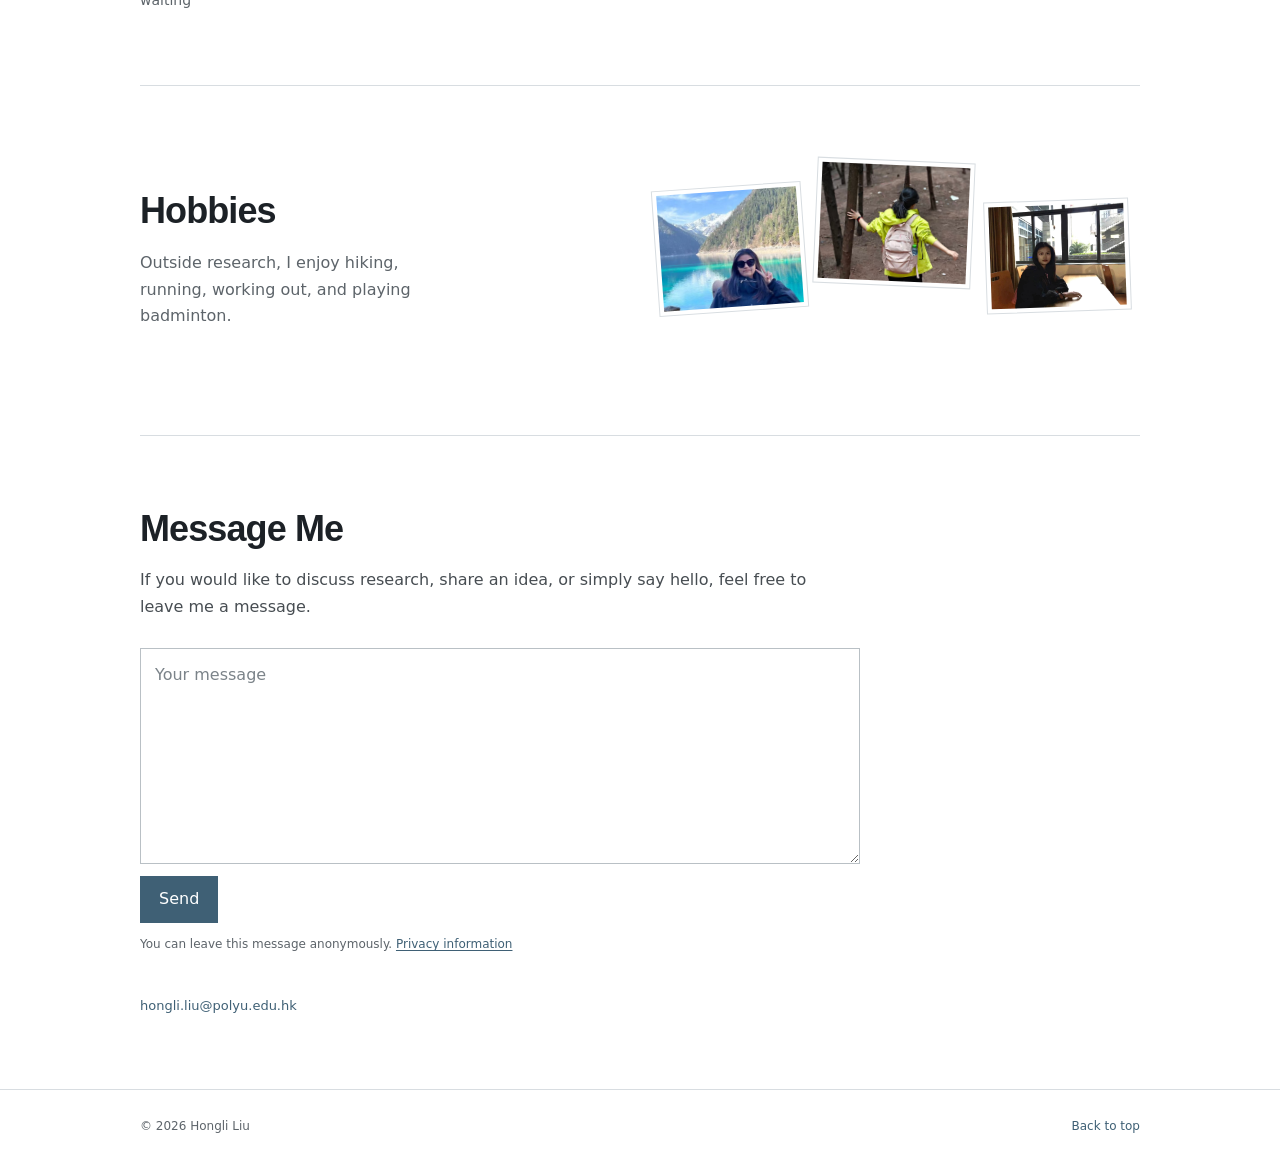
==== commit f0b13c0a: "Rename research section to publications and presentations" ====
--- a/index.html
+++ b/index.html
@@ -17,7 +17,7 @@
   <a class="skip-link" href="#main">Skip to content</a>
   <header class="top-nav"><div class="site-width nav-inner">
     <a class="wordmark" href="#top">Hongli Liu</a>
-    <nav aria-label="Main navigation"><a href="#about">About Me</a><a href="#interests">Interests</a><a href="#research">Research</a><a href="#reading">Reading</a><a href="#hobbies">Hobbies</a></nav>
+    <nav aria-label="Main navigation"><a href="#about">About Me</a><a href="#interests">Interests</a><a href="#research">Publications &amp; Presentations</a><a href="#reading">Reading</a><a href="#hobbies">Hobbies</a></nav>
   </div></header>
 
   <main id="main">
@@ -52,7 +52,7 @@
     </section>
 
     <section class="section site-width" id="research" aria-labelledby="research-heading">
-      <h2 id="research-heading">Research</h2>
+      <h2 id="research-heading">Publications &amp; Presentations</h2>
       <div class="research-list"><article class="research-entry">
       <header class="research-header">
         <div><h3>Coercion or Predictability?</h3><p class="research-subtitle">Mandarin Adverb–Nominal Degree Constructions</p></div>
